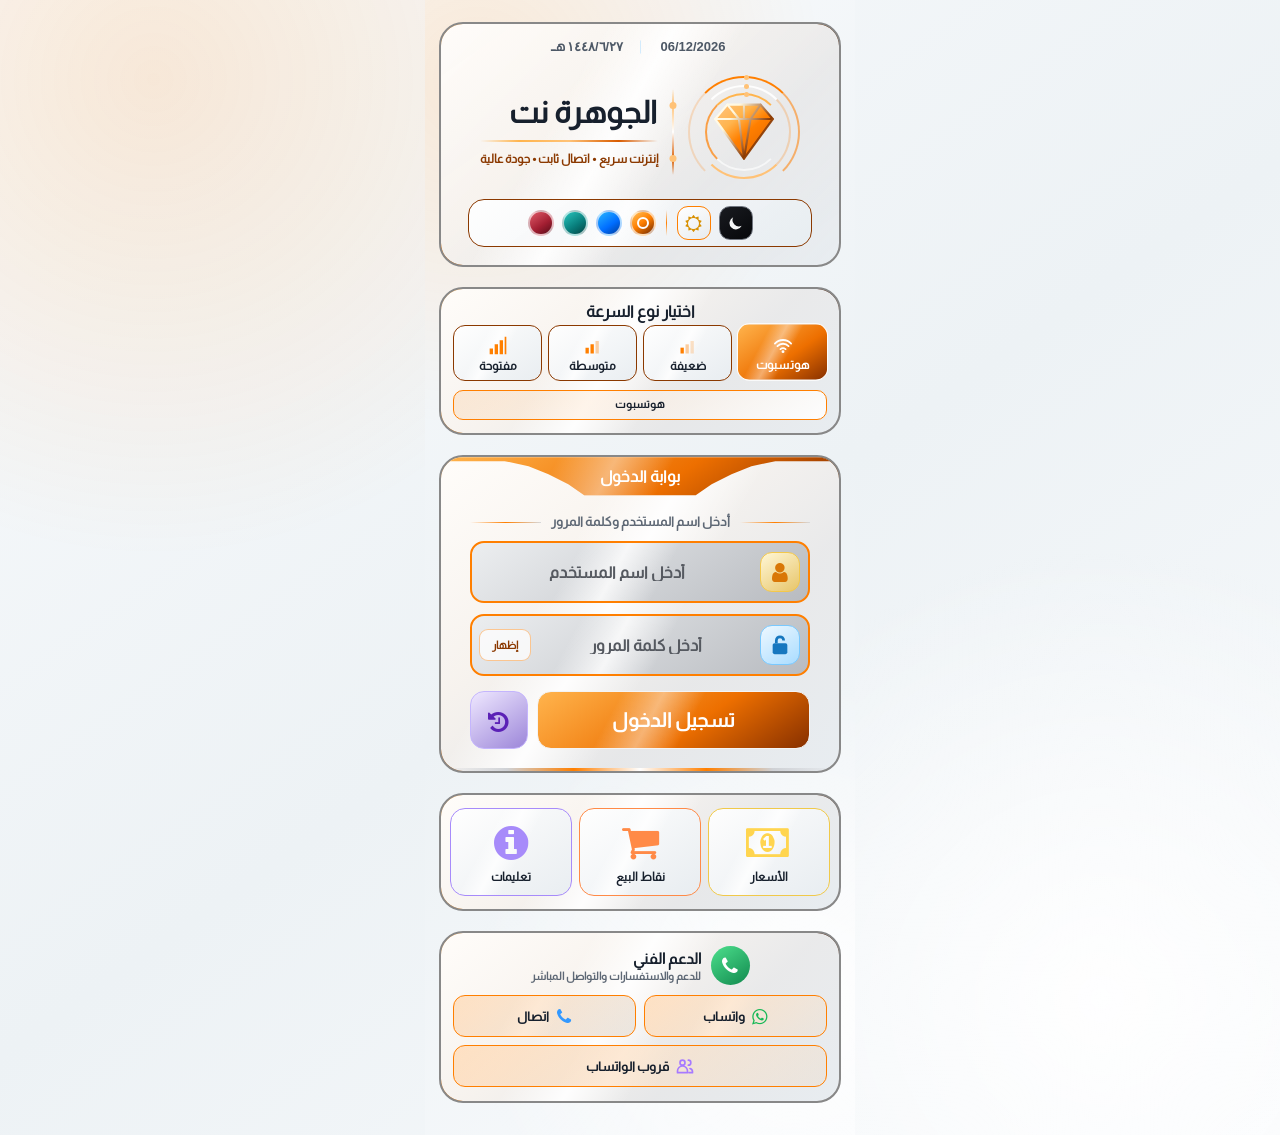
==== index.html @ cb581214 "fix(hotspot): preserve legacy login fallback and improve Jawhrahspeed reliability" ====
<!DOCTYPE html> <html data-mode="light" data-theme="orange" dir="rtl" lang="ar"> <head> <meta charset="utf-8"/> <meta content="#ff7f00" name="theme-color"/> <title> الجوهرة نت </title> <meta content="width=device-width, initial-scale=1, user-scalable=yes" name="viewport"/>   <link href="css/style.css?v=jawhara-stable-r6" rel="stylesheet"/> <script>
   try{var r=document.documentElement,s=localStorage;r.setAttribute("data-mode",s.jawharaMode||"light");r.setAttribute("data-theme",s.jawharaTheme||"orange")}catch(e){}
  </script> 
<!-- الإصدار 5: تثبيت الجوهرة في مركز الحلقات وتسريع الحركة على الهاتف دون الاعتماد على JavaScript -->
<style id="jawhara-logo-motion-mobile">
@-webkit-keyframes jawharaR5Spin {from {-webkit-transform:rotate(0deg)} to {-webkit-transform:rotate(360deg)}}
@keyframes jawharaR5Spin {from {transform:rotate(0deg)} to {transform:rotate(360deg)}}
/* نبض في مركز الجوهرة فقط، ولا يوجد أي انتقال رأسي يزيحها عن الحلقات. */
@-webkit-keyframes jawharaR5Breathe {0%,100%{-webkit-transform:scale(1)} 50%{-webkit-transform:scale(1.055)}}
@keyframes jawharaR5Breathe {0%,100%{transform:scale(1)} 50%{transform:scale(1.055)}}
#jawharaAnimatedLogo {position:relative!important;isolation:isolate;}
#jawharaAnimatedLogo .logo-orbit {
  -webkit-transform-origin:50% 50%;transform-origin:50% 50%;
  -webkit-backface-visibility:hidden;backface-visibility:hidden;
  -webkit-animation-play-state:running!important;animation-play-state:running!important;
}
#jawharaAnimatedLogo .orbit-a {-webkit-animation:jawharaR5Spin 3.25s linear infinite!important;animation:jawharaR5Spin 3.25s linear infinite!important;}
#jawharaAnimatedLogo .orbit-b {-webkit-animation:jawharaR5Spin 2.65s linear infinite reverse!important;animation:jawharaR5Spin 2.65s linear infinite reverse!important;}
#jawharaAnimatedLogo .orbit-c {-webkit-animation:jawharaR5Spin 2.05s linear infinite!important;animation:jawharaR5Spin 2.05s linear infinite!important;}
/* الأربعة أضلاع للعنصر تتمركز حول نقطة 50% من دائرة الشعار طوال دورة الحركة. */
#jawharaAnimatedLogo .logo-core {
  position:absolute!important;top:50%!important;left:50%!important;right:auto!important;bottom:auto!important;
  margin:0!important;z-index:2;
  display:grid!important;place-items:center!important;
  -webkit-transform:translate(-50%,-50%)!important;transform:translate(-50%,-50%)!important;
  -webkit-transform-origin:50% 50%;transform-origin:50% 50%;
  -webkit-animation:none!important;animation:none!important;
}
#jawharaAnimatedLogo .logo-core.icon-diamond:before,
#jawharaAnimatedLogo .logo-core.icon-diamond:after {
  -webkit-transform-origin:50% 50%!important;transform-origin:50% 50%!important;
  -webkit-animation:jawharaR5Breathe 1.85s ease-in-out infinite!important;
  animation:jawharaR5Breathe 1.85s ease-in-out infinite!important;
}
/* تحاشي تخطيطات GPU المكلفة للواجهة مع بقاء حركة الشعار باستخدام transforms فقط. */
@media (prefers-reduced-motion:reduce) {
  #jawharaAnimatedLogo .orbit-a {-webkit-animation-duration:4.8s!important;animation-duration:4.8s!important;}
  #jawharaAnimatedLogo .orbit-b {-webkit-animation-duration:5.2s!important;animation-duration:5.2s!important;}
  #jawharaAnimatedLogo .orbit-c {-webkit-animation-duration:4.1s!important;animation-duration:4.1s!important;}
  #jawharaAnimatedLogo .logo-core.icon-diamond:before,
  #jawharaAnimatedLogo .logo-core.icon-diamond:after {-webkit-animation-duration:3.1s!important;animation-duration:3.1s!important;}
}
</style>
</head> <body translate="no"> <div class="container"> <div class="screen"> <div class="screen-content"> <div class="login" id="login"> <div class="main-frame brand-frame"> <div aria-label="التاريخ" class="brand-dates"> <span id="gregorianDate"> </span> <span id="hijriDate"> </span> </div> <div class="brand-identity"> <div aria-hidden="true" class="code-logo" id="jawharaAnimatedLogo"> <span class="logo-orbit orbit-a"> </span> <span class="logo-orbit orbit-b"> </span> <span class="logo-orbit orbit-c"> </span> <span class="logo-core icon-diamond"> </span> </div> <span aria-hidden="true" class="brand-separator"> </span> <div class="brand-copy"> <h1> الجوهرة نت </h1> <div aria-hidden="true" class="brand-pulse"> <span> </span> </div> <p> إنترنت سريع &bull; اتصال ثابت &bull; جودة عالية </p> </div> </div> <div aria-label="المظهر والثيم" class="theme-bar"> <button aria-label="الوضع الليلي" class="theme-mode" data-set-mode="dark" title="الوضع الليلي" type="button"> <span aria-hidden="true" class="icon-moon"> </span> </button> <button aria-label="الوضع النهاري" class="theme-mode" data-set-mode="light" title="الوضع النهاري" type="button"> <span aria-hidden="true" class="icon-sun"> </span> </button> <span aria-hidden="true" class="theme-divider"> </span> <button aria-label="الثيم البرتقالي الغامق" class="theme-swatch orange" data-set-theme="orange" title="برتقالي" type="button"> </button> <button aria-label="الثيم الأزرق" class="theme-swatch blue" data-set-theme="blue" title="أزرق" type="button"> </button> <button aria-label="الثيم البترولي الغامق" class="theme-swatch petrol" data-set-theme="petrol" title="بترولي غامق" type="button"> </button> <button aria-label="الثيم الأحمر الغامق" class="theme-swatch red" data-set-theme="red" title="أحمر غامق" type="button"> </button> </div> </div> <div aria-label="اختيار نوع السرعة" class="main-frame speed-frame"> <div class="speed-frame-title"> اختيار نوع السرعة </div> <fieldset aria-label="خيارات السرعة" class="speed-options"> <label class="speed-choice"> <input checked="" name="speed-choice" type="radio" value="hotspot"/> <span class="speed-card"> <span aria-hidden="true" class="speed-card-icon icon-speed-hotspot"> </span> <strong> هوتسبوت </strong> </span> </label> <label class="speed-choice"> <input name="speed-choice" type="radio" value="najm-speed-3m"/> <span class="speed-card"> <span aria-hidden="true" class="speed-card-icon icon-speed-weak"> </span> <strong> ضعيفة </strong> </span> </label> <label class="speed-choice"> <input name="speed-choice" type="radio" value="najm-speed-10m"/> <span class="speed-card"> <span aria-hidden="true" class="speed-card-icon icon-speed-medium"> </span> <strong> متوسطة </strong> </span> </label> <label class="speed-choice"> <input name="speed-choice" type="radio" value="najm-speed-open"/> <span class="speed-card"> <span aria-hidden="true" class="speed-card-icon icon-speed-open"> </span> <strong> مفتوحة </strong> </span> </label> </fieldset> <p aria-live="polite" class="speed-confirmation" id="speedConfirmation"> هوتسبوت </p> </div> <div class="main-frame login-frame"> <div class="login-frame-title"> <span> بوابة الدخول </span> </div> <div class="login-form"> <form accept-charset="UTF-8" action="$(link-login-only)" autocomplete="off" method="post" name="login"> <noscript> <p class="error show" role="alert"> يمكنك تسجيل الدخول يدويا بدون JavaScript. اختيار السرعة الإضافية والكاميرا يتطلبان المتصفح الحديث. </p> </noscript> <p class="error" id="error"> </p> <div class="manual-entry-separator"> <span> أدخل اسم المستخدم وكلمة المرور </span> </div> <div class="login-field"> <span class="login-icon icon-user"> </span> <input autocapitalize="off" autocomplete="off" class="login-input" improve-input="" maxlength="64" name="username" placeholder="أدخل اسم المستخدم" required="" rm-white-spaces="" spellcheck="false" to-arabic-numbers="" type="text" username-field="" value="">  </div> <div class="login-field password-field"> <span class="login-icon password-icon icon-lock-open-alt"> </span> <input autocomplete="current-password" class="login-input password-input" maxlength="128" name="password" placeholder="أدخل كلمة المرور" required="" spellcheck="false" type="password"> <button aria-label="إظهار كلمة المرور" class="password-visibility" id="passwordVisibilityBtn" type="button"> إظهار </button>  </div> <div class="login-actions-row"> <button class="login-submit" type="submit"> تسجيل الدخول </button> <button aria-label="آخر كرتين" class="recent-logins-btn" parent-id="previous-cards" title="آخر كرتين" type="button"> <span class="icon-history"> </span> </button> </div> <button class="manual-login-fallback" id="manualLoginFallback" type="button" hidden>تعذر الاتصال السريع؟ الدخول اليدوي</button> </form> </div> </div> <div class="main-frame services-frame"> <div class="services-grid"> <button parent-id="price" type="button"> <span class="rbtn"> <span class="btnicon icon-money"> </span> </span> الأسعار </button> <button parent-id="sell-point" type="button"> <span class="rbtn"> <span class="btnicon icon-basket"> </span> </span> نقاط البيع </button> <button parent-id="instructions" type="button"> <span class="rbtn"> <span class="btnicon icon-info-circled"> </span> </span> تعليمات </button> </div> </div> <div aria-label="الدعم الفني" class="main-frame home-support"> <div class="support-heading"> <span class="support-icon icon-phone"> </span> <div> <strong> الدعم الفني </strong> <small> للدعم والاستفسارات والتواصل المباشر </small> </div> </div> <div class="customer-actions"> <a href="https://wa.me/967772949554" rel="noopener" target="_blank"> <span class="icon-whatsapp"> </span> واتساب </a> <a href="tel:+967772949554"> <span class="icon-phone"> </span> اتصال </a> <a class="group-link" href="https://chat.whatsapp.com/HaqoMoXpFXR08XoBroRJhb" rel="noopener" target="_blank"> <svg aria-hidden="true" class="friends-icon" viewBox="0 0 24 24"> <circle cx="9" cy="8" r="3"> </circle> <path d="M3 20v-2a6 6 0 0 1 12 0v2H3Zm13-15a3 3 0 0 1 0 6m2 4a4 4 0 0 1 3 4v1h-4"> </path> </svg> قروب الواتساب </a> </div> </div>  </div> <!-- نافذة آخر كرتين --> <div class="app" id="previous-cards"> <div class="app-bot"> <p class="title" id="previousCardsTitle"> آخر كرتين </p> <p class="contact-text"> <span id="previousCardsText"> اختر أحد آخر كرتين، وسيتم تعبئة اسم المستخدم وكلمة المرور معاً مباشرة </span> </p> <div class="previous-cards-list" id="previousCardsList"> </div> <p class="saved-card-privacy"> يحفظ آخر حسابين على هذا الجهاز حتى 30 يوما، وقد يشمل ذلك كلمات المرور. لا تحفظ البيانات على جهاز مشترك. </p> <button class="clear-cards-btn" id="clearPreviousCards" type="button"> مسح الكروت المحفوظة </button> <p class="previous-cards-empty" id="previousCardsEmpty"> لا توجد كروت محفوظة حتى الآن </p> <button class="app-logout app-submit" type="button"> رجوع </button> </div> </div> <!-- باقي النوافذ المنبثقة --> <div class="app" id="price"> <div class="app-bot"> <p class="title"> الأسعار والباقات </p> <!-- EDITABLE_PRICES_START -->
       <!-- تعليمات التعديل: كل سطر price-card هو باقة واحدة. غير السعر والرصيد والصلاحية فقط، ويمكنك نسخ السطر لإضافة باقة. -->
       <div aria-label="قائمة الأسعار والباقات" class="price-modern-list">
        <div class="price-table-head"><span>السعر</span><span>الرصيد</span><span>الصلاحية</span></div>
        <!-- الباقات: السعر | الرصيد | الصلاحية -->
        <div class="price-card"><strong>100 ريال</strong><span>500 ميجا</span><span>24 ساعة</span></div>
        <div class="price-card"><strong>300 ريال</strong><span>2 جيجا</span><span>12 يوم</span></div>
        <div class="price-card"><strong>500 ريال</strong><span>4 جيجا</span><span>25 يوم</span></div>
        <div class="price-card"><strong>1000 ريال</strong><span>10 جيجا</span><span>30 يوم</span></div>
        <div class="price-card"><strong>1500 ريال</strong><span>17 جيجا</span><span>40 يوم</span></div>
        <div class="price-card"><strong>2500 ريال</strong><span>27 جيجا</span><span>50 يوم</span></div>
        <div class="price-card"><strong>5000 ريال</strong><span>60 جيجا</span><span>60 يوم</span></div>
       </div>
       <!-- EDITABLE_PRICES_END --> <button class="app-logout app-submit" type="button"> رجوع </button> </div> </div> <div class="app" id="sell-point"> <div class="app-bot popup-rich-content"> <p class="title"> نقاط البيع </p> <div class="popup-hero sell-hero"> <span class="popup-hero-icon icon-basket"> </span> <div> <h3> أماكن توفر كروت الشبكة </h3> <p> تتوفر كروت الجوهرة نت في البقالات والنقاط المعتمدة داخل مناطق التغطية. </p> </div> </div> <!-- EDITABLE_SALES_START -->
       <!-- نقاط البيع: عدل اسم النقطة/المنطقة داخل strong ووصفها داخل p. انسخ بطاقة sell-card لإضافة نقطة أخرى. لا تضع كلمات مرور هنا. -->
       <div class="sell-cards">
        <div class="sell-card"><span class="sell-card-icon icon-ok-circled"></span><div><strong>نقاط بيع معتمدة</strong><p>اشترِ الكرت من أقرب بقالة أو نقطة بيع في منطقتك، وتأكد من وضوح رقم الكرت قبل المغادرة.</p></div></div>
        <div class="sell-card"><span class="sell-card-icon icon-street-view"></span><div><strong>مناطق توفر الكروت</strong><p>الكروت متوفرة حسب التغطية في المناطق التالية والمناطق المجاورة لها.</p></div></div>
       </div>
       <!-- EDITABLE_SALES_END --> <button class="app-logout app-submit" type="button"> رجوع </button> </div> </div> <div class="app" id="instructions"> <div class="app-bot popup-rich-content"> <p class="title"> تعليمات الاستخدام </p> <div class="popup-hero instructions-hero"> <span class="popup-hero-icon icon-info-circled"> </span> <div> <h3> استخدام الشبكة </h3> <p> إرشادات سريعة لتسجيل الدخول واستخدام الكرت. </p> </div> </div> <div class="sell-cards instructions-list"> <div class="sell-card"> <span class="sell-card-icon icon-user"> </span> <div> <strong> تسجيل الدخول </strong> <p> أدخل اسم المستخدم وكلمة المرور ثم اضغط تسجيل الدخول. </p> </div> </div> <div class="sell-card"> <span class="sell-card-icon icon-history"> </span> <div> <strong> آخر كرتين </strong> <p> استخدم زر السجل بجوار تسجيل الدخول لاسترجاع آخر حسابين محفوظين. </p> </div> </div> <div class="sell-card"> <span class="sell-card-icon icon-info-circled"> </span> <div> <strong> بيانات الكرت </strong> <p> تابع الرصيد والوقت من صفحة بيانات الكرت. </p> </div> </div> <div class="sell-card"> <span class="sell-card-icon icon-phone"> </span> <div> <strong> الدعم </strong> <p> عند وجود مشكلة تواصل مع الدعم الفني. </p> </div> </div> </div> <button class="app-logout app-submit" type="button"> رجوع </button> </div> </div> <!-- نافذة بيانات الحساب بعد الدخول --> <div class="app" id="status"> <div class="app-bot"> <p class="title"> تم تسجيل الدخول بنجاح </p> <a class="status-link" href="/status"> إذا لم يتم الاتصال تلقائياً اضغط هنا </a> <div class="data"> <span> الحساب / رقم الكرت : </span> <span id="username"> --- </span> </div> <div class="data speed-status-data"> <span class="speed-status-label"> <span aria-hidden="true" class="icon-signal"> </span> السرعة المختارة : </span> <span class="speed-status-value" id="speed_choice"> غير محددة </span> </div> <div class="data"> <span> التحميل المتبقي : </span> <span id="remain_bytes_total"> غير محدود </span> </div> <div class="data"> <span> الوقت المتبقي : </span> <span id="session_time_left"> غير محدود </span> </div> <div class="data"> <span> متصل منذ : </span> <span id="uptime"> --- </span> </div> <div class="data"> <span> حركة التنزيل : </span> <span dir="rtl" id="bytes_out"> --- </span> </div> <div class="data"> <span> حركة الرفع : </span> <span dir="rtl" id="bytes_in"> --- </span> </div> <a aria-label="فتح البث المباشر" class="live-stream-card" href="https://royallap.com/" rel="noopener" target="_blank"> <span aria-hidden="true" class="live-stream-icon icon-youtube"> </span> <span class="live-stream-copy"> <strong> البث المباشر </strong> <small> اضغط هنا لفتح صفحة البث المباشر </small> </span> </a> <div aria-label="الدعم الفني" class="customer-service"> <strong> الدعم الفني </strong> <div class="customer-actions"> <a href="https://wa.me/967772949554" rel="noopener" target="_blank"> <span class="icon-whatsapp"> </span> واتساب </a> <a href="tel:+967772949554"> <span class="icon-phone"> </span> اتصال </a> <a class="group-link" href="https://chat.whatsapp.com/HaqoMoXpFXR08XoBroRJhb" rel="noopener" target="_blank"> <svg aria-hidden="true" class="friends-icon" viewBox="0 0 24 24"> <circle cx="9" cy="8" r="3"> </circle> <path d="M3 20v-2a6 6 0 0 1 12 0v2H3Zm13-15a3 3 0 0 1 0 6m2 4a4 4 0 0 1 3 4v1h-4"> </path> </svg> قروب الواتساب </a> </div> </div> <div class="status-actions"> <button class="app-submit logout-submit" erase-cookie=""> <span class="button-icon icon-off"> </span> تسجيل الخروج </button> </div>  </div> </div> <!-- نافذة الحظر --> <div class="app" id="block"> <div class="app-bot"> <p class="title"> تنبيه محاولات تسجيل الدخول </p> <p class="contact-text"> تم تأخير المحاولة مؤقتا على هذا المتصفح بعد تكرار بيانات دخول خاطئة. هذا ليس حظرا من الراوتر. </p> <div class="app-user"> <span> بقي على فك الحظر: </span> <span count-down-span=""> </span> </div> </div> </div> </div> </div> <!-- ربط ملفات الجافاسكربت بالأسماء الصحيحة --> </div> <script>
   window.PORTAL_CONFIG = {site:'jawhara',passwordRequired:true,
 storageKey:'jawhara_success_cards_v3',speedKey:'jawhara_speed_choice',blockKey:'jawhara_bad_attempts_v3',
 defaultSpeedText:'هوتسبوت',
 speedPorts:{'najm-speed-3m':62021,'najm-speed-10m':62022,'najm-speed-open':62024},
 speedNames:{hotspot:'هوتسبوت','najm-speed-3m':'ضعيفة','najm-speed-10m':'متوسطة','najm-speed-open':'مفتوحة'}};
  </script> <script block-time="1" enable-hot-blocker="" src="js/portal.core.js?v=jawhara-stable-r6" try-count="10">
  </script> </body> </html>
---- css/style.css ----
@font-face{font-family: 'Almarai';font-style: normal;font-weight: 300;font-display: swap;src: url(../font/Almarai.woff2) format('woff2');unicode-range: U+0600-06FF, U+200C-200E, U+2010-2011, U+204F, U+2E41, U+FB50-FDFF, U+FE80-FEFC, U+0000-00FF, U+0131, U+0152-0153, U+02BB-02BC, U+02C6, U+02DA, U+02DC, U+2000-206F, U+2074, U+20AC, U+2122, U+2191, U+2193, U+2212, U+2215, U+FEFF, U+FFFD}
@font-face{font-family:fontello;src:url('../font/fontello-used.woff') format('woff');font-style:normal;font-weight:normal;font-display:block}[class^="icon-"]:before,[class*=" icon-"]:before{font-family:fontello;font-style:normal;font-weight:normal;speak:none;display:inline-block;vertical-align:middle;text-decoration:inherit;width:1em;text-align:center;font-variant:normal;text-transform:none;line-height:1em;-webkit-font-smoothing:antialiased;-moz-osx-font-smoothing:grayscale}.icon-ok-circled:before{content:"\e800"}.icon-user:before{content:"\e802"}.icon-star:before{content:"\e80b"}.icon-info-circled:before{content:"\e812"}.icon-basket:before{content:"\e828"}.icon-phone:before{content:"\e82c"}.icon-off:before{content:"\e843"}.icon-money:before{content:"\f0d6"}.icon-sun:before{content:"\f185"}.icon-history:before{content:"\f1da"}.icon-street-view:before{content:"\f21d"}.icon-whatsapp:before{content:"\f232"}.icon-diamond:before,.icon-moon:before,.icon-lock-open-alt:before,.icon-youtube:before,.icon-signal:before,.icon-speed-hotspot:before,.icon-speed-weak:before,.icon-speed-medium:before,.icon-speed-open:before{content:"";width:1em;height:1em;background:currentColor;-webkit-mask:var(--shape) center/contain no-repeat;mask:var(--shape) center/contain no-repeat}.icon-diamond:before{--shape:url("data:image/svg+xml,%3Csvg%20xmlns%3D%22http%3A%2F%2Fwww.w3.org%2F2000%2Fsvg%22%20viewBox%3D%220%200%20100%20100%22%3E%3Cpath%20d%3D%22M10%2032%2027%2012h46l17%2020-40%2055Z%22%20fill%3D%22black%22%2F%3E%3C%2Fsvg%3E")}.icon-moon:before{--shape:url("data:image/svg+xml,%3Csvg%20xmlns%3D%22http%3A%2F%2Fwww.w3.org%2F2000%2Fsvg%22%20viewBox%3D%220%200%2024%2024%22%3E%3Cpath%20d%3D%22M20.7%2015.3A9%209%200%200%201%208.7%203.3%209%209%200%201%200%2020.7%2015.3Z%22%20fill%3D%22black%22%2F%3E%3C%2Fsvg%3E")}.icon-lock-open-alt:before{--shape:url("data:image/svg+xml,%3Csvg%20xmlns%3D%22http%3A%2F%2Fwww.w3.org%2F2000%2Fsvg%22%20viewBox%3D%220%200%2024%2024%22%3E%3Crect%20x%3D%224%22%20y%3D%2210%22%20width%3D%2216%22%20height%3D%2212%22%20rx%3D%222%22%2F%3E%3Cpath%20d%3D%22M8%2010V7a4%204%200%200%201%208%200%22%20stroke%3D%22black%22%20stroke-width%3D%223%22%20fill%3D%22none%22%2F%3E%3Ccircle%20cx%3D%2212%22%20cy%3D%2216%22%20r%3D%221.5%22%2F%3E%3C%2Fsvg%3E")}.icon-youtube:before{--shape:url("data:image/svg+xml,%3Csvg%20xmlns%3D%22http%3A%2F%2Fwww.w3.org%2F2000%2Fsvg%22%20viewBox%3D%220%200%2024%2024%22%3E%3Crect%20x%3D%221%22%20y%3D%224%22%20width%3D%2222%22%20height%3D%2216%22%20rx%3D%225%22%2F%3E%3Cpath%20d%3D%22m10%208%207%204-7%204Z%22%20fill%3D%22white%22%2F%3E%3C%2Fsvg%3E")}.icon-signal:before{--shape:url("data:image/svg+xml,%3Csvg%20xmlns%3D%22http%3A%2F%2Fwww.w3.org%2F2000%2Fsvg%22%20viewBox%3D%220%200%2024%2024%22%3E%3Cpath%20d%3D%22M2%2015h4v7H2zm6-5h4v12H8zm6-5h4v17h-4zm6-4h3v21h-3z%22%2F%3E%3C%2Fsvg%3E")}.icon-speed-hotspot:before{--shape:url("data:image/svg+xml,%3Csvg%20xmlns%3D%22http%3A%2F%2Fwww.w3.org%2F2000%2Fsvg%22%20viewBox%3D%220%200%2024%2024%22%3E%3Cg%20stroke%3D%22black%22%20stroke-width%3D%222.1%22%20fill%3D%22none%22%20stroke-linecap%3D%22round%22%3E%3Cpath%20d%3D%22M2.5%2010.5a13%2013%200%200%201%2019%200M5.5%2013.5a9%209%200%200%201%2013%200M9%2017a4.8%204.8%200%200%201%206%200%22%2F%3E%3C%2Fg%3E%3Ccircle%20cx%3D%2212%22%20cy%3D%2220%22%20r%3D%221.7%22%2F%3E%3C%2Fsvg%3E")}.icon-speed-weak:before{--shape:url("data:image/svg+xml,%3Csvg%20xmlns%3D%22http%3A%2F%2Fwww.w3.org%2F2000%2Fsvg%22%20viewBox%3D%220%200%2024%2024%22%3E%3Cpath%20d%3D%22M3%2014h4v7H3z%22%2F%3E%3Cpath%20d%3D%22M9%2010h4v11H9z%22%20opacity%3D%22.38%22%2F%3E%3Cpath%20d%3D%22M15%206h4v15h-4z%22%20opacity%3D%22.22%22%2F%3E%3C%2Fsvg%3E")}.icon-speed-medium:before{--shape:url("data:image/svg+xml,%3Csvg%20xmlns%3D%22http%3A%2F%2Fwww.w3.org%2F2000%2Fsvg%22%20viewBox%3D%220%200%2024%2024%22%3E%3Cpath%20d%3D%22M3%2014h4v7H3zM9%2010h4v11H9z%22%2F%3E%3Cpath%20d%3D%22M15%206h4v15h-4z%22%20opacity%3D%22.35%22%2F%3E%3C%2Fsvg%3E")}.icon-speed-open:before{--shape:url("data:image/svg+xml,%3Csvg%20xmlns%3D%22http%3A%2F%2Fwww.w3.org%2F2000%2Fsvg%22%20viewBox%3D%220%200%2024%2024%22%3E%3Cpath%20d%3D%22M2%2015h4v7H2zm6-5h4v12H8zm6-5h4v17h-4zm6-4h2v21h-2z%22%2F%3E%3C%2Fsvg%3E")}.logo-core.icon-diamond:before{background:linear-gradient(140deg,#fffdf3 0%,var(--accent-edge) 16%,var(--accent-top) 35%,var(--accent) 52%,var(--accent-btn) 70%,var(--accent-btn-deep) 88%,var(--accent-hi) 100%)}.logo-core.icon-diamond:after{content:"";position:absolute;inset:0;width:1em;height:1em;margin:auto;pointer-events:none;background:linear-gradient(125deg,#fff 0%,#fff7dc 31%,var(--accent-deep) 64%,#fff5da 96%);--facets:url("data:image/svg+xml,%3Csvg%20xmlns%3D%22http%3A%2F%2Fwww.w3.org%2F2000%2Fsvg%22%20viewBox%3D%220%200%20100%20100%22%3E%3Cg%20fill%3D%22none%22%20stroke%3D%22black%22%20stroke-width%3D%223%22%20stroke-linecap%3D%22round%22%20stroke-linejoin%3D%22round%22%3E%3Cpath%20d%3D%22M10%2032%2027%2012h46l17%2020-40%2055Z%22%2F%3E%3Cpath%20d%3D%22M10%2032h80M27%2012l16%2020%207%2055%209-55%2014-20M43%2032h16M50%2012v20%22%2F%3E%3C%2Fg%3E%3C%2Fsvg%3E");-webkit-mask:var(--facets) center/contain no-repeat;mask:var(--facets) center/contain no-repeat;filter:drop-shadow(0 0 1px rgba(0,0,0,.25))}
html,body,.container,.screen,.screen-content{background:#081220;color:#f5f6f9}.main-frame,.app-bot,.login-frame,.speed-frame,.services-frame{background:#111927;color:#f5f6f9;border-color:#b76a28}.login-input{background:#e7eaef;color:#111820;border:1px solid #aaafba}.login-submit,.app-submit{background:#df760c;color:#fff}.error{color:#ed4545}:root{--accent:#1da9ff;--accent-hi:#0f8bff;--accent-mid:#168eff;--accent-deep:#0d5ca4;--accent-low:#003d9f;--accent-vivid:#009dff;--accent-top:#28b5ff;--accent-btn:#006dff;--accent-btn-deep:#003f9e;--accent-edge:#7ad6ff;--accent-soft:#8fdcff;--accent-copy:#caeaff;--accent-rgb:29,169,255;--ink:#f8f8fa;--muted:#c9c9ce;--white:#fff;--page-bg:radial-gradient(circle at 12% 7%,rgba(var(--accent-rgb),.24),transparent 30%),radial-gradient(circle at 86% 88%,rgba(255,255,255,.10),transparent 28%),linear-gradient(145deg,#020203 0%,#07111f 50%,#030304 100%);--glass:linear-gradient(118deg,transparent 0 31%,rgba(255,255,255,.10) 44%,transparent 57%),linear-gradient(145deg,rgba(24,24,27,.90),rgba(4,4,6,.94));--dark-red:linear-gradient(145deg,rgba(var(--accent-rgb),.28),rgba(9,9,11,.90));--coral-shine:linear-gradient(118deg,transparent 0 28%,rgba(255,255,255,.42) 42%,transparent 56%),linear-gradient(145deg,var(--accent-top),var(--accent-btn) 58%,var(--accent-btn-deep));--frame-edge:linear-gradient(120deg,transparent 0 31%,rgba(255,255,255,.11) 44%,transparent 57%) padding-box,linear-gradient(145deg,rgba(17,17,20,.94),rgba(3,3,5,.90) 64%,rgba(var(--accent-rgb),.30)) padding-box,linear-gradient(135deg,var(--accent-edge),var(--accent-vivid),var(--accent-low),#e7e8eb) border-box;--shadow:0 16px 34px rgba(0,0,0,.58),0 0 18px rgba(var(--accent-rgb),.16)}*{box-sizing:border-box;text-align:center;margin:0;padding:0;font-family:Almarai,sans-serif}html,body{background:var(--page-bg);min-height:100%;color:var(--ink);direction:rtl}button,input,a{font:inherit}button{-webkit-tap-highlight-color:transparent}.container{background:var(--page-bg);min-height:100dvh;overflow-y:auto}.screen{width:100%;min-width:320px;max-width:430px;min-height:100dvh;margin:0 auto;position:relative;overflow:visible}.screen-content{background:var(--page-bg);min-height:100dvh;padding:22px 14px 32px;position:relative}.login{display:block}.main-frame{background:var(--frame-edge);width:100%;box-shadow:var(--shadow);border:2px solid #0000;border-radius:24px;position:relative;overflow:hidden;-webkit-backdrop-filter:blur(12px) saturate(135%);backdrop-filter:blur(12px) saturate(135%)}.main-frame+.main-frame{margin-top:20px}.brand-frame{padding:14px 16px 18px}.brand-dates{width:100%;color:#e5e6e8;justify-content:center;align-items:center;gap:12px;margin:0 auto 8px;font-size:13px;font-weight:800;line-height:1.4;display:flex;text-shadow:0 0 8px rgba(255,255,255,.16)}.brand-dates span{min-width:94px;display:inline-block}.brand-dates span+span{position:relative}.brand-dates span+span:before{content:"";background:rgb(173 221 255/.52);width:1px;height:13px;position:absolute;top:50%;right:-7px;transform:translateY(-50%)}.brand-identity{direction:rtl;width:100%;min-height:132px;display:flex;align-items:center;justify-content:center;gap:14px;padding:8px 2px 4px}.code-logo{width:112px;height:112px;flex:0 0 112px;position:relative;display:grid;place-items:center;isolation:isolate}.logo-orbit{position:absolute;inset:0;border-radius:50%;pointer-events:none}.orbit-a,.orbit-b,.orbit-c{border:2px solid transparent}.orbit-a{inset:0;border-top-color:var(--accent);border-right-color:rgba(var(--accent-rgb),.55);border-left-color:rgba(var(--accent-rgb),.2);box-shadow:0 0 11px rgba(var(--accent-rgb),.22);animation:logoOrbit 5.4s linear infinite}.orbit-b{inset:9px;border-top-color:rgba(255,255,255,.9);border-bottom-color:var(--accent-edge);border-right-color:rgba(var(--accent-rgb),.24);animation:logoOrbit 4.2s linear infinite reverse}.orbit-c{inset:17px;border-top-color:var(--accent-top);border-left-color:rgba(var(--accent-rgb),.7);border-bottom-color:rgba(255,255,255,.62);animation:logoOrbit 3.2s linear infinite}.logo-orbit:after{content:"";position:absolute;width:5px;height:5px;top:-3px;left:50%;border-radius:50%;background:var(--accent-edge);box-shadow:0 0 6px rgba(var(--accent-rgb),.65)}.logo-core{position:relative;z-index:2;width:74px;height:74px;display:grid;place-items:center;font-size:72px;line-height:1;color:var(--accent);background:none;border:0;border-radius:0;box-shadow:none;filter:drop-shadow(0 0 8px rgba(var(--accent-rgb),.3)) drop-shadow(0 5px 8px rgba(0,0,0,.24))}.brand-separator{width:2px;height:86px;flex:0 0 2px;border-radius:8px;background:linear-gradient(180deg,transparent,var(--accent-edge) 18%,#fff 50%,var(--accent-mid) 82%,transparent);box-shadow:0 0 9px rgba(var(--accent-rgb),.42);position:relative}.brand-separator:before,.brand-separator:after{content:"";position:absolute;left:50%;width:7px;height:7px;border-radius:50%;background:var(--accent-edge);transform:translateX(-50%);box-shadow:0 0 8px rgba(var(--accent-rgb),.6)}.brand-separator:before{top:13px}.brand-separator:after{bottom:13px}.brand-copy{min-width:0;max-width:220px;text-align:right}.brand-copy h1{text-align:right;font-size:31px;font-weight:900;letter-spacing:.2px;line-height:1.15;text-shadow:0 1px 0 #fff,0 0 8px rgba(92,199,255,.28),0 3px 12px rgba(0,0,0,.58)}.brand-pulse{width:100%;height:10px;margin:6px 0 4px;display:flex;align-items:center;overflow:hidden}.brand-pulse span{height:2px;width:100%;border-radius:8px;background:linear-gradient(90deg,transparent,var(--accent-top) 22%,var(--accent-edge) 50%,var(--accent-mid) 78%,transparent);box-shadow:0 0 7px rgba(var(--accent-rgb),.55);transform-origin:center;animation:brandPulse 1.8s ease-in-out infinite}.brand-copy p{color:var(--accent-copy);text-align:right;font-size:11.5px;font-weight:800;line-height:1.7;white-space:nowrap;text-shadow:0 0 7px rgba(39,181,255,.25)}@keyframes logoOrbit{from{transform:rotate(0)}to{transform:rotate(360deg)}}@keyframes brandPulse{0%,100%{transform:scaleX(.34);opacity:.58}50%{transform:scaleX(1);opacity:1}}.login-frame{padding:56px 14px 22px}.login-frame:before,.login-frame:after{content:"";pointer-events:none;position:absolute;left:0;right:0}.login-frame:before{height:40px;top:0;background:var(--coral-shine);clip-path:polygon(0 0,100% 0,100% 4px,84% 4px,78% 9px,73% 17px,68% 27px,64% 38px,36% 38px,32% 27px,27% 17px,22% 9px,16% 4px,0 4px);box-shadow:0 0 15px rgba(var(--accent-rgb),.45)}.login-frame:after{background:linear-gradient(90deg,transparent,#cfd1d5,var(--accent),#fff,var(--accent),#cfd1d5,transparent);height:3px;bottom:0}.login-frame>*{z-index:1;position:relative}.login-frame-title{z-index:2;position:absolute;top:6px;left:50%;transform:translateX(-50%);width:auto;min-width:120px;height:27px;color:#fff;background:none;border:0;box-shadow:none;border-radius:0;justify-content:center;align-items:center;white-space:nowrap;padding:0 8px;font-size:16px;font-weight:900;display:flex;text-shadow:0 1px 2px #003d7a,0 0 7px rgba(255,255,255,.28)}.title{border:1px solid var(--accent-soft);background:var(--coral-shine);width:92%;min-height:40px;color:#fff;border-radius:14px;justify-content:center;align-items:center;margin:0 auto 14px;padding:9px;font-size:17px;font-weight:900;display:flex;box-shadow:inset 0 1px rgba(255,255,255,.28),0 0 14px rgba(var(--accent-rgb),.28)}.login-form,.login-form form{width:100%}.manual-entry-separator{width:92%;color:#d1d2d5;align-items:center;gap:10px;margin:2px auto 12px;font-size:12.5px;font-weight:900;display:flex}.manual-entry-separator:before,.manual-entry-separator:after{content:"";background:linear-gradient(90deg,transparent,var(--accent),#d7d9dc);flex:1;height:1px}.login-field{width:92%;margin:0 auto 11px;position:relative}.login-icon{z-index:1;width:40px;height:40px;color:#d97706;background:linear-gradient(145deg,#fff7d6,#e7c56a);border:1px solid #f4c84a;border-radius:12px;justify-content:center;align-items:center;font-size:22px;display:inline-flex;position:absolute;top:11px;right:10px;box-shadow:inset 0 1px rgba(255,255,255,.85),0 0 10px rgba(var(--accent-rgb),.16)}.login-input{border:2px solid var(--accent);background:linear-gradient(118deg,transparent 0 30%,rgba(255,255,255,.80) 43%,transparent 57%),linear-gradient(145deg,#eceef0,#b8bbc0);width:100%;height:62px;box-shadow:inset 0 0 0 3px rgba(255,255,255,.34),0 0 14px rgba(var(--accent-rgb),.20);color:#161619;border-radius:14px;outline:none;padding:0 62px 0 15px;font-weight:900}.login-input:focus{border-color:#46c5ff;box-shadow:inset 0 0 0 3px rgba(255,255,255,.38),0 0 0 3px rgba(var(--accent-rgb),.18),0 0 18px rgba(var(--accent-rgb),.28)}::placeholder{color:#555960}.password-icon{color:#1677bf;background:linear-gradient(145deg,#eef8ff,#a9dcff);border-color:#79c9ff}.password-input{padding-left:74px}.password-visibility{position:absolute;z-index:2;left:9px;top:15px;min-width:52px;height:32px;border:1px solid rgba(var(--accent-rgb),.42);border-radius:9px;background:rgba(255,255,255,.74);color:var(--accent-deep);cursor:pointer;font-size:10.5px;font-weight:900;line-height:1}.password-visibility:active{transform:translateY(1px)}#error{z-index:9999;color:var(--white);opacity:0;visibility:hidden;pointer-events:none;background:#1677bff0;border:1px solid #a8dfff;border-radius:18px;width:min(88%,390px);min-height:0;margin:0;padding:12px 14px;font-size:14px;font-weight:900;line-height:1.8;transition:opacity .18s,transform .18s,visibility .18s;position:fixed;top:18px;left:50%;transform:translate(-50%,-12px);box-shadow:0 14px 34px rgb(12 62 110/.24)}#error.show{opacity:1;visibility:visible;transform:translate(-50%)}#error:empty{opacity:0;visibility:hidden}.login-submit,.app-submit{cursor:pointer;outline:none;font-weight:900;position:relative}.login-submit{background:var(--coral-shine);color:#fff;border:1px solid #f4f4f5;box-shadow:inset 0 1px rgba(255,255,255,.42),0 8px 18px rgba(0,66,145,.42),0 0 14px rgba(var(--accent-rgb),.24);border-radius:14px;width:92%;height:58px;margin:15px auto 0;font-size:20px;display:block}.app-submit{background:linear-gradient(118deg,transparent 0 31%,rgba(255,255,255,.24) 44%,transparent 57%),linear-gradient(135deg,var(--accent-hi),var(--accent-low));color:var(--white);border:1px solid var(--accent-soft);box-shadow:0 8px 18px rgba(0,0,0,.44),0 0 12px rgba(var(--accent-rgb),.18);border-radius:40px;width:190px;height:43px;margin:15px auto 0;font-size:17px}.login-submit:active,.app-submit:active{transform:translateY(1px);box-shadow:0 4px 10px rgb(1 8 28/.38)}.services-frame{padding:13px 9px}.services-grid{grid-template-columns:repeat(3,minmax(0,1fr));gap:7px;width:100%;display:grid}.services-grid button{border:1px solid var(--accent);background:var(--glass);min-width:0;min-height:88px;color:var(--ink);cursor:pointer;border-radius:15px;padding:8px 2px 7px;font-size:11.5px;font-weight:900;line-height:1.35;box-shadow:inset 0 1px rgba(255,255,255,.08)}.services-grid button:first-child{border-color:#f0c94a}.services-grid button:nth-child(2){border-color:#ff8a47}.services-grid button:nth-child(3){border-color:#a78bfa}.services-grid button:active{filter:brightness(.92);transform:translateY(1px)}.rbtn{width:100%;margin:0 auto 7px;line-height:1;display:block}.btnicon{font-size:40px;line-height:1;display:inline-block}.btnicon.icon-money{color:#ffd54f;text-shadow:0 0 9px rgba(255,213,79,.45)}.btnicon.icon-basket{color:#ff8a47;text-shadow:0 0 9px rgba(255,138,71,.45)}.btnicon.icon-info-circled{color:#a78bfa;text-shadow:0 0 9px rgba(167,139,250,.45)}.home-support{padding:13px 12px 14px}.support-heading{display:flex;align-items:center;justify-content:center;gap:10px;margin-bottom:10px}.support-heading>div{min-width:0;text-align:right}.support-heading strong,.support-heading small{display:block;text-align:right}.support-heading strong{color:var(--ink);font-size:15px;font-weight:900}.support-heading small{color:var(--muted);margin-top:3px;font-size:10.5px;font-weight:800}.support-icon{width:39px;height:39px;flex:0 0 39px;border-radius:50%;display:grid;place-items:center;background:linear-gradient(145deg,#4de08d,#11894e);color:#fff;font-size:20px;box-shadow:0 0 12px rgba(67,220,140,.24)}.home-support .customer-actions{width:100%}.home-support .customer-actions a{min-height:42px}.login.inactive{display:none}.app{opacity:0;width:100%;padding:0;display:none}.app.active{opacity:1;display:block}.screen:has(#previous-cards.active) .login.inactive{display:block}#previous-cards{z-index:9050;background:rgba(0,0,0,.72);-webkit-backdrop-filter:blur(7px);backdrop-filter:blur(7px);justify-content:center;align-items:center;padding:18px;position:fixed;inset:0}#previous-cards.active{display:flex}#previous-cards .app-bot{width:min(92%,360px);margin:auto;padding:16px 9px 18px;animation:.18s both popupPop}.app-bot{background:var(--frame-edge);width:100%;box-shadow:var(--shadow);border:2px solid #0000;border-radius:24px;margin:0 auto;padding:16px 9px 18px}.popup-hero{border:1px solid var(--accent);background:var(--glass);border-radius:20px;align-items:center;gap:12px;width:94%;margin:3px auto 14px;padding:13px 12px;display:flex}.popup-hero-icon{height:44px;color:var(--white);border:1px solid transparent;border-radius:14px;flex:0 0 44px;justify-content:center;align-items:center;font-size:24px;font-weight:900;display:inline-flex}.sell-hero .popup-hero-icon{background:linear-gradient(145deg,#ffb45f,#e65c18);border-color:#ffd1a3}.instructions-hero .popup-hero-icon{background:linear-gradient(145deg,#bba6ff,#6650b8);border-color:#d9ceff}.popup-hero h3{color:var(--ink);text-align:right;margin:0 0 6px;font-size:16px;font-weight:900}.popup-hero p,.sell-card p{color:var(--muted);text-align:right;margin:0;font-size:13px;font-weight:800;line-height:1.8}.price-modern-list{gap:6px;width:94%;margin:0 auto 10px;display:grid}.price-table-head,.price-card{grid-template-columns:90px repeat(2,1fr);align-items:center;gap:5px;display:grid}.price-table-head{color:#fff;background:linear-gradient(145deg,var(--accent-hi),var(--accent-low));border:1px solid #60c9ff;border-radius:10px;padding:7px 8px;font-size:11px;font-weight:900}.price-table-head span+span,.price-card span{border-right:1px solid #0e68b9}.price-card{border:1px solid var(--accent-deep);border-right:3px solid var(--accent);background:var(--glass);border-radius:12px;min-height:52px;padding:6px 8px}.price-card strong{color:#f2f3f5;font-size:14px;font-weight:900;text-shadow:0 0 8px rgba(255,255,255,.16)}.price-card span{color:var(--ink);font-size:11.5px;font-weight:900;line-height:1.5}.popup-rich-content{padding:16px 10px 18px}.sell-card{border:1px solid #0b4f8a;background:var(--glass);border-radius:16px;align-items:flex-start;gap:10px;margin:9px 0;padding:10px;display:flex}.sell-card-icon{flex:0 0 34px;padding-top:2px;font-size:24px;line-height:1}.sell-card:first-child .sell-card-icon{color:#41d67c}.sell-card:nth-child(2) .sell-card-icon{color:#a78bfa}.sell-card strong{color:var(--ink);text-align:right;margin-bottom:4px;font-size:14px;font-weight:900;display:block}.sell-cards{width:94%;margin:0 auto 12px}.contact-text,.app-user{color:var(--ink);padding:7px 10px;font-size:14px;font-weight:800;line-height:1.9}.previous-cards-list{width:92%;margin:6px auto 2px}.previous-cards-empty{border:1px dashed var(--accent);width:92%;color:var(--muted);border-radius:16px;margin:10px auto 4px;padding:12px 10px;font-size:14px;font-weight:800;line-height:1.8;display:none}.previous-cards-empty.show{display:block}.data{border:1px solid var(--accent-deep);background:var(--glass);min-height:42px;color:var(--ink);border-radius:12px;justify-content:space-between;align-items:center;gap:10px;margin:14px 5px;padding:9px 11px;font-size:14px;font-weight:800;display:flex}.customer-service{border:1px solid var(--accent);background:var(--dark-red);border-radius:16px;width:92%;margin:14px auto 0;padding:9px}.customer-service>strong{color:var(--ink);margin-bottom:8px;font-size:14px;display:block}.customer-actions{grid-template-columns:repeat(2,minmax(0,1fr));gap:8px;display:grid}.customer-actions .group-link{grid-column:1/-1}.customer-actions a{border:1px solid var(--accent);background:linear-gradient(135deg,rgba(var(--accent-rgb),.23),rgba(var(--accent-rgb),.07)),var(--glass);min-height:40px;color:var(--ink);border-radius:12px;justify-content:center;align-items:center;gap:6px;font-size:13px;font-weight:900;text-decoration:none;display:flex}.customer-actions span{font-size:18px}.customer-actions a[href^="tel:"] span{color:#3298ff}.customer-actions a[href*="wa.me"] span{color:#16b856}.customer-actions .friends-icon{width:20px;height:20px;flex:0 0 20px;fill:none;stroke:#a77aff;stroke-width:2;stroke-linecap:round;stroke-linejoin:round}.status-link{border:1px solid var(--accent);background:var(--dark-red);min-height:42px;color:var(--ink);border-radius:22px;justify-content:center;align-items:center;gap:7px;width:90%;margin:0 auto 8px;padding:8px 10px;font-weight:900;line-height:1.6;text-decoration:none;display:inline-flex}.live-stream-card{border:1px solid var(--accent);background:linear-gradient(118deg,transparent 0 30%,rgba(255,255,255,.12) 43%,transparent 57%),linear-gradient(145deg,rgba(var(--accent-rgb),.24),rgba(var(--accent-rgb),.08));width:92%;min-height:58px;color:var(--ink);border-radius:16px;display:flex;align-items:center;gap:10px;margin:14px auto 0;padding:9px 11px;text-decoration:none;box-shadow:inset 0 1px rgba(255,255,255,.12),0 0 12px rgba(var(--accent-rgb),.14)}.live-stream-icon{width:40px;height:40px;flex:0 0 40px;border-radius:12px;background:linear-gradient(145deg,#ff5c67,#b71228);color:#fff;display:grid;place-items:center;font-size:22px;box-shadow:inset 0 1px rgba(255,255,255,.25)}.live-stream-copy{min-width:0;display:flex;flex-direction:column;align-items:flex-start;gap:3px}.live-stream-copy strong{color:var(--ink);font-size:14px;font-weight:900}.live-stream-copy small{color:var(--muted);font-size:11.5px;font-weight:800;line-height:1.5;text-align:right}.app-logout{justify-content:center;align-items:center;width:92%;min-width:0;height:46px;margin:16px auto 0;display:flex}.status-actions{gap:10px;width:92%;margin:16px auto 0;display:flex}.status-actions .app-submit{flex:1;width:auto;min-width:0;margin:0;font-size:14px}.button-icon{margin-left:6px;font-size:16px;line-height:1;display:inline-block}.logout-submit .button-icon{color:#ff6b6b}@keyframes popupPop{0%{opacity:0;transform:translateY(10px) scale(.97)}to{opacity:1;transform:translateY(0) scale(1)}}.login-submit:after{content:"";opacity:0;border-top:2px dotted;border-bottom:0;border-left:0;border-right:2px dotted;border-radius:50%;width:38px;height:38px;margin-top:-19px;margin-left:-19px;position:absolute;top:50%;left:50%}.login-submit.processing{opacity:.8;font-size:0!important}.login-submit.processing:after{opacity:1;animation:.5s linear infinite rotate}@keyframes rotate{to{transform:rotate(360deg)}}@media (max-width:360px){.screen-content{padding:18px 10px 26px}.main-frame+.main-frame{margin-top:17px}.brand-identity{min-height:118px;gap:10px}.code-logo{width:94px;height:94px;flex-basis:94px}.orbit-b{inset:8px}.orbit-c{inset:15px}.brand-separator{height:76px}.brand-copy h1{font-size:27px}.brand-copy p{font-size:10.5px}.logo-core{width:63px;height:63px;font-size:61px}.login-frame{padding-top:54px}.login-frame-title{font-size:15px;min-width:110px;top:6px}.popup-hero,.sell-card{gap:8px}.popup-hero-icon{flex-basis:38px;height:38px;font-size:22px}.sell-card-icon{flex-basis:28px;font-size:21px}}.login-actions-row{width:92%;margin:15px auto 0;display:grid;grid-template-columns:minmax(0,1fr) 58px;gap:9px;align-items:stretch}.login-actions-row .login-submit{width:100%;height:58px;margin:0}.recent-logins-btn{width:58px;height:58px;border:1px solid #c4b5fd;border-radius:14px;background:linear-gradient(145deg,#efe8ff,#9c86d9);color:#5b21b6;cursor:pointer;display:grid;place-items:center;font-size:24px;box-shadow:inset 0 1px rgba(255,255,255,.72),0 7px 16px rgba(91,33,182,.18);outline:0}.recent-logins-btn:active{transform:translateY(1px)}html{color-scheme:dark}html[data-theme=orange]{--accent:#ff7f00;--accent-hi:#ea6900;--accent-mid:#d85b00;--accent-deep:#8b3900;--accent-low:#4b1b00;--accent-vivid:#ff911b;--accent-top:#ffb44d;--accent-btn:#ed6f00;--accent-btn-deep:#873000;--accent-edge:#ffc277;--accent-soft:#ffce95;--accent-copy:#ffe1bc;--accent-rgb:255,127,0}html[data-theme=petrol]{--accent:#079b98;--accent-hi:#0b8986;--accent-mid:#0b7775;--accent-deep:#075b59;--accent-low:#043e3d;--accent-vivid:#18aaa5;--accent-top:#27bbb5;--accent-btn:#0a7775;--accent-btn-deep:#044d4b;--accent-edge:#72d8d2;--accent-soft:#91dfda;--accent-copy:#c8f0ed;--accent-rgb:7,155,152}html[data-theme=red]{--accent:#b32b3c;--accent-hi:#c33b4d;--accent-mid:#a32436;--accent-deep:#741827;--accent-low:#420c16;--accent-vivid:#d04858;--accent-top:#df5967;--accent-btn:#a51e31;--accent-btn-deep:#5a0d1a;--accent-edge:#ef8791;--accent-soft:#e9a1a8;--accent-copy:#f3d2d5;--accent-rgb:179,43,60}html[data-mode=light]{color-scheme:light;--ink:#17202d;--muted:#5e6875;--page-bg:radial-gradient(circle at 12% 7%,rgba(var(--accent-rgb),.14),transparent 31%),radial-gradient(circle at 86% 88%,rgba(255,255,255,.95),transparent 30%),linear-gradient(145deg,#f8fafc,#edf2f5 52%,#f8fafc);--glass:linear-gradient(118deg,transparent 0 31%,rgba(255,255,255,.82) 44%,transparent 57%),linear-gradient(145deg,rgba(255,255,255,.92),rgba(232,237,241,.93));--dark-red:linear-gradient(145deg,rgba(var(--accent-rgb),.12),rgba(255,255,255,.9));--frame-edge:linear-gradient(120deg,transparent 0 31%,rgba(255,255,255,.92) 44%,transparent 57%) padding-box,linear-gradient(145deg,rgba(255,255,255,.96),rgba(233,238,242,.94)) padding-box,linear-gradient(135deg,var(--accent-edge),var(--accent),var(--accent-low),#d7dce1) border-box;--shadow:0 12px 28px rgba(26,38,52,.16),0 0 14px rgba(var(--accent-rgb),.12);--accent-copy:var(--accent-deep)}.theme-bar{direction:rtl;width:94%;min-height:48px;margin:3px auto 0;padding:6px 9px;border:1px solid var(--accent-deep);border-radius:16px;background:var(--glass);display:flex;align-items:center;justify-content:center;gap:8px;box-shadow:inset 0 1px rgba(255,255,255,.1)}.theme-bar button{appearance:none;-webkit-appearance:none;cursor:pointer;outline:0;padding:0}.theme-mode{width:34px;height:34px;border:1px solid #717680;border-radius:11px;background:linear-gradient(145deg,#191b20,#06070a);color:#f6f7f8;display:grid;place-items:center;font-size:18px;box-shadow:inset 0 1px rgba(255,255,255,.1)}.theme-mode[data-set-mode=light]{background:linear-gradient(145deg,#fff,#e7ebee);color:#d89000;border-color:#c8ced4}.theme-mode.active{border-color:var(--accent);box-shadow:0 0 0 2px rgba(var(--accent-rgb),.18),0 0 12px rgba(var(--accent-rgb),.28)}.theme-divider{width:1px;height:26px;background:linear-gradient(180deg,transparent,var(--accent),transparent);margin:0 2px}.theme-swatch{width:26px;height:26px;border:2px solid rgba(255,255,255,.65);border-radius:50%;position:relative;box-shadow:0 3px 8px rgba(0,0,0,.24)}.theme-swatch.orange{background:linear-gradient(145deg,#ffc15a,#ff7f00 48%,#8b3900 90%)}.theme-swatch.blue{background:linear-gradient(145deg,#28b5ff,#006dff 58%,#003f9e)}.theme-swatch.petrol{background:linear-gradient(145deg,#28c5bd,#087d7b 58%,#034443)}.theme-swatch.red{background:linear-gradient(145deg,#e05a68,#a31f32 58%,#570c18)}.theme-swatch.active:after{content:"";position:absolute;inset:5px;border:2px solid #fff;border-radius:50%;box-shadow:0 0 7px #fff}.brand-copy h1,.price-card strong{color:var(--ink)}html[data-mode=light] .brand-dates{color:#4d5866;text-shadow:none}html[data-mode=light] .brand-copy h1{text-shadow:0 1px #fff,0 0 7px rgba(var(--accent-rgb),.18)}html[data-mode=light] .manual-entry-separator{color:#5e6875}@media(max-width:360px){.theme-bar{gap:6px;padding-left:7px;padding-right:7px}.theme-mode{width:32px;height:32px}.theme-swatch{width:24px;height:24px}.services-grid{gap:5px}.services-grid button{min-height:82px;padding-left:1px;padding-right:1px;font-size:9.5px}.btnicon{font-size:36px}}.speed-frame{padding:14px 12px 13px}.speed-frame-title{color:var(--ink);margin-bottom:5px;font-size:16px;font-weight:900}.speed-options{border:0;padding:0;min-width:0;display:grid;grid-template-columns:repeat(4,minmax(0,1fr));gap:6px;width:100%;margin:0 auto}.speed-choice{position:relative;display:block;min-width:0;cursor:pointer}.speed-choice input{position:absolute;width:1px;height:1px;opacity:0}.speed-card{border:1px solid var(--accent-deep);background:var(--glass);min-height:56px;color:var(--ink);border-radius:12px;display:flex;flex-direction:column;align-items:center;justify-content:center;gap:4px;padding:7px 2px 6px;transition:border-color .15s,box-shadow .15s,transform .15s}.speed-card-icon{font-size:20px;line-height:1;color:var(--accent)}.speed-card strong{font-size:11.5px;font-weight:900;line-height:1.15;white-space:nowrap}.speed-choice input:checked+.speed-card{border-color:#fff;color:#fff;background:var(--coral-shine);box-shadow:inset 0 1px rgba(255,255,255,.38),0 0 0 2px rgba(var(--accent-rgb),.28),0 0 18px rgba(var(--accent-rgb),.42);transform:translateY(-1px) scale(1.025)}.speed-choice input:checked+.speed-card strong,.speed-choice input:checked+.speed-card .speed-card-icon{color:#fff;text-shadow:0 1px 2px rgba(0,0,0,.38)}.speed-choice input:focus-visible+.speed-card{outline:2px solid var(--accent);outline-offset:2px}.speed-confirmation{border:1px solid var(--accent);background:var(--dark-red);color:var(--ink);border-radius:10px;margin:9px auto 0;padding:6px 8px;font-size:11px;font-weight:800;line-height:1.45}.speed-status-label{display:flex;align-items:center;gap:5px}.speed-status-label .icon-signal{color:var(--accent-copy)}.speed-status-value{font-weight:900;color:var(--accent-copy)}@media(max-width:360px){.speed-frame{padding:12px 9px}.speed-options{gap:4px}.speed-card{min-height:50px;padding-top:6px;padding-bottom:5px}.speed-card-icon{font-size:18px}.speed-card strong,.speed-confirmation{font-size:10.5px}}.theme-mode .icon-moon,.theme-mode .icon-sun{display:inline-grid;place-items:center;font-size:17px;line-height:1}.container,.screen,.screen-content{min-height:100vh}@supports (min-height:100dvh){.container,.screen,.screen-content{min-height:100dvh}}.saved-card-button{width:100%;display:flex;align-items:center;gap:10px;padding:14px;margin-bottom:9px;border:1px solid var(--accent);border-radius:12px;background:var(--dark-red);color:var(--ink);font-size:15px;cursor:pointer;text-align:right}.saved-card-button .icon-user{font-size:21px;color:var(--accent)}.saved-card-privacy{color:var(--muted);font-size:12px;line-height:1.7;margin:8px auto}.clear-cards-btn{border:1px solid var(--accent);background:transparent;color:var(--ink);padding:8px 13px;border-radius:8px;cursor:pointer}.speed-options{display:-webkit-flex;display:flex;-webkit-flex-wrap:wrap;flex-wrap:wrap;justify-content:space-between}.speed-choice{width:24%;-webkit-flex:0 0 24%;flex:0 0 24%}.services-grid{display:-webkit-flex;display:flex;justify-content:space-between}.services-grid>button{width:32%;-webkit-flex:0 0 32%;flex:0 0 32%}.login-actions-row{display:-webkit-flex;display:flex;justify-content:space-between}.login-actions-row .login-submit{width:calc(100% - 66px)}@supports (display:grid){.speed-options{display:grid}.speed-choice{width:auto;flex:auto}.services-grid{display:grid}.services-grid>button{width:auto;flex:auto}.login-actions-row{display:grid}.login-actions-row .login-submit{width:100%}}@media (max-width:480px){.main-frame{-webkit-backdrop-filter:none;backdrop-filter:none;box-shadow:0 5px 15px rgba(0,0,0,.20)}.speed-card,.theme-swatch,.recent-logins-btn{box-shadow:none}}@media (prefers-reduced-motion:reduce){*,*:before,*:after{animation-duration:.01ms!important;transition-duration:.01ms!important}}html.low-performance *,html.low-performance *:before,html.low-performance *:after{animation:none!important;transition:none!important;-webkit-backdrop-filter:none!important;backdrop-filter:none!important;filter:none!important;text-shadow:none!important;box-shadow:none!important}html.low-performance .main-frame,html.low-performance .app-bot{border-color:#888!important}@media(prefers-reduced-motion:reduce){*,*:before,*:after{animation:none!important;transition:none!important}}html.low-performance .orbit-a{animation:logoOrbit 5.4s linear infinite!important}html.low-performance .orbit-b{animation:logoOrbit 4.2s linear infinite reverse!important}html.low-performance .orbit-c{animation:logoOrbit 3.2s linear infinite!important}html.low-performance .brand-pulse span{animation:brandPulse 1.8s ease-in-out infinite!important}@media(prefers-reduced-motion:reduce){html.low-performance .orbit-a,html.low-performance .orbit-b,html.low-performance .orbit-c,html.low-performance .brand-pulse span{animation:none!important}}.price-head,.price-table-head,.price-card{display:table;width:100%;table-layout:fixed;direction:rtl}.price-head>span,.price-table-head>span,.price-card>strong,.price-card>span{display:table-cell;width:33.333%;vertical-align:middle;overflow-wrap:break-word;word-wrap:break-word;padding-inline:2px}@supports (display:grid){.price-head,.price-table-head,.price-card{display:grid;grid-template-columns:repeat(3,minmax(0,1fr))}.price-head>span,.price-table-head>span,.price-card>strong,.price-card>span{display:block;width:auto}}.sell-card strong,.sell-card p{overflow-wrap:break-word;word-wrap:break-word}@media (max-width:360px){.price-card{padding:6px 4px}.price-card strong{font-size:12px}.price-card span{font-size:11px}.price-head,.price-table-head{font-size:10px}}

/* Accessible native-login recovery on older captive-portal browsers. */
.manual-login-fallback{display:block;width:92%;margin:10px auto 0;padding:10px 9px;border:1px solid var(--accent);border-radius:10px;background:transparent;color:var(--ink);font:inherit;font-size:13px;font-weight:800;cursor:pointer}
.manual-login-fallback[hidden]{display:none!important}
@media(prefers-reduced-motion:reduce){
 #jawharaAnimatedLogo .logo-orbit.orbit-a,#jawharaAnimatedLogo .logo-orbit.orbit-b,#jawharaAnimatedLogo .logo-orbit.orbit-c,
 #jawharaAnimatedLogo .logo-core.icon-diamond:before,#jawharaAnimatedLogo .logo-core.icon-diamond:after{
  -webkit-animation:none!important;animation:none!important
 }
}
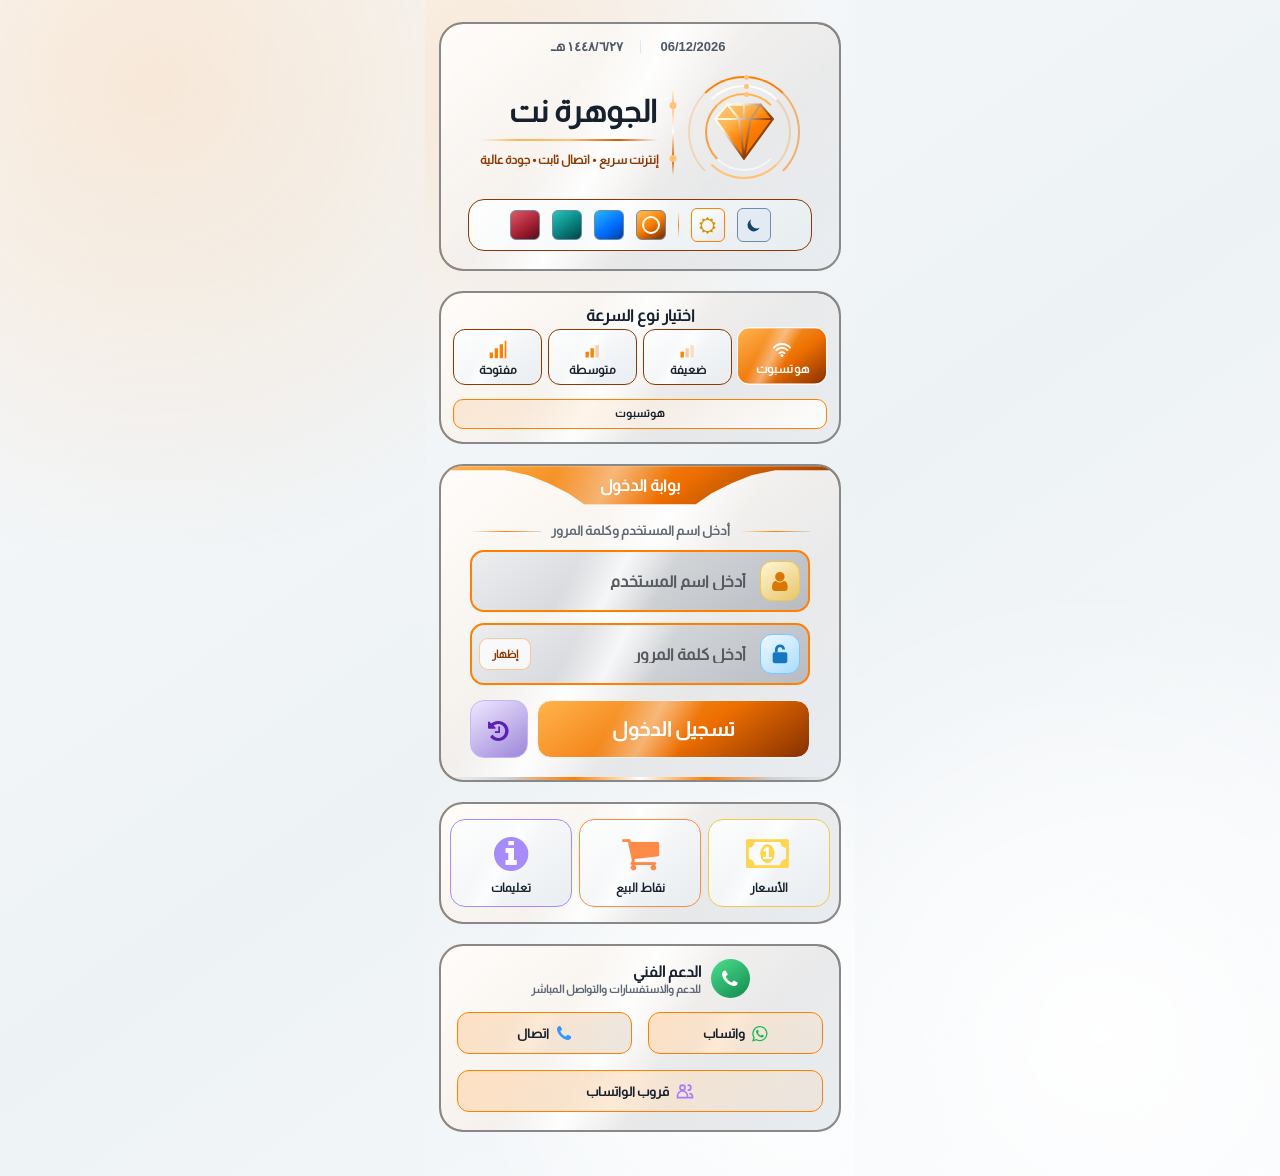
==== commit e19e111f: "build(hotspot): legacy mobile fallback, cookie-safe login and tests-gated r8 artifacts" ====
--- a/index.html
+++ b/index.html
@@ -1,4 +1,4 @@
-<!DOCTYPE html> <html data-mode="light" data-theme="orange" dir="rtl" lang="ar"> <head> <meta charset="utf-8"/> <meta content="#ff7f00" name="theme-color"/> <title> الجوهرة نت </title> <meta content="width=device-width, initial-scale=1, user-scalable=yes" name="viewport"/>   <link href="css/style.css?v=jawhara-stable-r6" rel="stylesheet"/> <script>
+<!DOCTYPE html> <html data-mode="light" data-theme="orange" dir="rtl" lang="ar"> <head> <meta charset="utf-8"/> <meta content="#ff7f00" name="theme-color"/> <title> الجوهرة نت </title> <meta content="width=device-width, initial-scale=1, user-scalable=yes" name="viewport"/>   <link href="css/legacy.css?v=jawhara-repair-r8" rel="stylesheet"/> <link href="css/style.css?v=jawhara-repair-r8" rel="stylesheet"/> <script>
    try{var r=document.documentElement,s=localStorage;r.setAttribute("data-mode",s.jawharaMode||"light");r.setAttribute("data-theme",s.jawharaTheme||"orange")}catch(e){}
   </script> 
 <!-- الإصدار 5: تثبيت الجوهرة في مركز الحلقات وتسريع الحركة على الهاتف دون الاعتماد على JavaScript -->
@@ -34,14 +34,14 @@
 }
 /* تحاشي تخطيطات GPU المكلفة للواجهة مع بقاء حركة الشعار باستخدام transforms فقط. */
 @media (prefers-reduced-motion:reduce) {
-  #jawharaAnimatedLogo .orbit-a {-webkit-animation-duration:4.8s!important;animation-duration:4.8s!important;}
-  #jawharaAnimatedLogo .orbit-b {-webkit-animation-duration:5.2s!important;animation-duration:5.2s!important;}
-  #jawharaAnimatedLogo .orbit-c {-webkit-animation-duration:4.1s!important;animation-duration:4.1s!important;}
-  #jawharaAnimatedLogo .logo-core.icon-diamond:before,
-  #jawharaAnimatedLogo .logo-core.icon-diamond:after {-webkit-animation-duration:3.1s!important;animation-duration:3.1s!important;}
+  #jawharaAnimatedLogo .logo-orbit, #jawharaAnimatedLogo .logo-core.icon-diamond:before,
+  #jawharaAnimatedLogo .logo-core.icon-diamond:after {-webkit-animation:none!important;animation:none!important;}
 }
+/* On older low-resource phones keep the identity and orbit movement, but remove core pulsing. */
+html.low-performance #jawharaAnimatedLogo .logo-core.icon-diamond:before,
+html.low-performance #jawharaAnimatedLogo .logo-core.icon-diamond:after {-webkit-animation:none!important;animation:none!important;}
 </style>
-</head> <body translate="no"> <div class="container"> <div class="screen"> <div class="screen-content"> <div class="login" id="login"> <div class="main-frame brand-frame"> <div aria-label="التاريخ" class="brand-dates"> <span id="gregorianDate"> </span> <span id="hijriDate"> </span> </div> <div class="brand-identity"> <div aria-hidden="true" class="code-logo" id="jawharaAnimatedLogo"> <span class="logo-orbit orbit-a"> </span> <span class="logo-orbit orbit-b"> </span> <span class="logo-orbit orbit-c"> </span> <span class="logo-core icon-diamond"> </span> </div> <span aria-hidden="true" class="brand-separator"> </span> <div class="brand-copy"> <h1> الجوهرة نت </h1> <div aria-hidden="true" class="brand-pulse"> <span> </span> </div> <p> إنترنت سريع &bull; اتصال ثابت &bull; جودة عالية </p> </div> </div> <div aria-label="المظهر والثيم" class="theme-bar"> <button aria-label="الوضع الليلي" class="theme-mode" data-set-mode="dark" title="الوضع الليلي" type="button"> <span aria-hidden="true" class="icon-moon"> </span> </button> <button aria-label="الوضع النهاري" class="theme-mode" data-set-mode="light" title="الوضع النهاري" type="button"> <span aria-hidden="true" class="icon-sun"> </span> </button> <span aria-hidden="true" class="theme-divider"> </span> <button aria-label="الثيم البرتقالي الغامق" class="theme-swatch orange" data-set-theme="orange" title="برتقالي" type="button"> </button> <button aria-label="الثيم الأزرق" class="theme-swatch blue" data-set-theme="blue" title="أزرق" type="button"> </button> <button aria-label="الثيم البترولي الغامق" class="theme-swatch petrol" data-set-theme="petrol" title="بترولي غامق" type="button"> </button> <button aria-label="الثيم الأحمر الغامق" class="theme-swatch red" data-set-theme="red" title="أحمر غامق" type="button"> </button> </div> </div> <div aria-label="اختيار نوع السرعة" class="main-frame speed-frame"> <div class="speed-frame-title"> اختيار نوع السرعة </div> <fieldset aria-label="خيارات السرعة" class="speed-options"> <label class="speed-choice"> <input checked="" name="speed-choice" type="radio" value="hotspot"/> <span class="speed-card"> <span aria-hidden="true" class="speed-card-icon icon-speed-hotspot"> </span> <strong> هوتسبوت </strong> </span> </label> <label class="speed-choice"> <input name="speed-choice" type="radio" value="najm-speed-3m"/> <span class="speed-card"> <span aria-hidden="true" class="speed-card-icon icon-speed-weak"> </span> <strong> ضعيفة </strong> </span> </label> <label class="speed-choice"> <input name="speed-choice" type="radio" value="najm-speed-10m"/> <span class="speed-card"> <span aria-hidden="true" class="speed-card-icon icon-speed-medium"> </span> <strong> متوسطة </strong> </span> </label> <label class="speed-choice"> <input name="speed-choice" type="radio" value="najm-speed-open"/> <span class="speed-card"> <span aria-hidden="true" class="speed-card-icon icon-speed-open"> </span> <strong> مفتوحة </strong> </span> </label> </fieldset> <p aria-live="polite" class="speed-confirmation" id="speedConfirmation"> هوتسبوت </p> </div> <div class="main-frame login-frame"> <div class="login-frame-title"> <span> بوابة الدخول </span> </div> <div class="login-form"> <form accept-charset="UTF-8" action="$(link-login-only)" autocomplete="off" method="post" name="login"> <noscript> <p class="error show" role="alert"> يمكنك تسجيل الدخول يدويا بدون JavaScript. اختيار السرعة الإضافية والكاميرا يتطلبان المتصفح الحديث. </p> </noscript> <p class="error" id="error"> </p> <div class="manual-entry-separator"> <span> أدخل اسم المستخدم وكلمة المرور </span> </div> <div class="login-field"> <span class="login-icon icon-user"> </span> <input autocapitalize="off" autocomplete="off" class="login-input" improve-input="" maxlength="64" name="username" placeholder="أدخل اسم المستخدم" required="" rm-white-spaces="" spellcheck="false" to-arabic-numbers="" type="text" username-field="" value="">  </div> <div class="login-field password-field"> <span class="login-icon password-icon icon-lock-open-alt"> </span> <input autocomplete="current-password" class="login-input password-input" maxlength="128" name="password" placeholder="أدخل كلمة المرور" required="" spellcheck="false" type="password"> <button aria-label="إظهار كلمة المرور" class="password-visibility" id="passwordVisibilityBtn" type="button"> إظهار </button>  </div> <div class="login-actions-row"> <button class="login-submit" type="submit"> تسجيل الدخول </button> <button aria-label="آخر كرتين" class="recent-logins-btn" parent-id="previous-cards" title="آخر كرتين" type="button"> <span class="icon-history"> </span> </button> </div> <button class="manual-login-fallback" id="manualLoginFallback" type="button" hidden>تعذر الاتصال السريع؟ الدخول اليدوي</button> </form> </div> </div> <div class="main-frame services-frame"> <div class="services-grid"> <button parent-id="price" type="button"> <span class="rbtn"> <span class="btnicon icon-money"> </span> </span> الأسعار </button> <button parent-id="sell-point" type="button"> <span class="rbtn"> <span class="btnicon icon-basket"> </span> </span> نقاط البيع </button> <button parent-id="instructions" type="button"> <span class="rbtn"> <span class="btnicon icon-info-circled"> </span> </span> تعليمات </button> </div> </div> <div aria-label="الدعم الفني" class="main-frame home-support"> <div class="support-heading"> <span class="support-icon icon-phone"> </span> <div> <strong> الدعم الفني </strong> <small> للدعم والاستفسارات والتواصل المباشر </small> </div> </div> <div class="customer-actions"> <a href="https://wa.me/967772949554" rel="noopener" target="_blank"> <span class="icon-whatsapp"> </span> واتساب </a> <a href="tel:+967772949554"> <span class="icon-phone"> </span> اتصال </a> <a class="group-link" href="https://chat.whatsapp.com/HaqoMoXpFXR08XoBroRJhb" rel="noopener" target="_blank"> <svg aria-hidden="true" class="friends-icon" viewBox="0 0 24 24"> <circle cx="9" cy="8" r="3"> </circle> <path d="M3 20v-2a6 6 0 0 1 12 0v2H3Zm13-15a3 3 0 0 1 0 6m2 4a4 4 0 0 1 3 4v1h-4"> </path> </svg> قروب الواتساب </a> </div> </div>  </div> <!-- نافذة آخر كرتين --> <div class="app" id="previous-cards"> <div class="app-bot"> <p class="title" id="previousCardsTitle"> آخر كرتين </p> <p class="contact-text"> <span id="previousCardsText"> اختر أحد آخر كرتين، وسيتم تعبئة اسم المستخدم وكلمة المرور معاً مباشرة </span> </p> <div class="previous-cards-list" id="previousCardsList"> </div> <p class="saved-card-privacy"> يحفظ آخر حسابين على هذا الجهاز حتى 30 يوما، وقد يشمل ذلك كلمات المرور. لا تحفظ البيانات على جهاز مشترك. </p> <button class="clear-cards-btn" id="clearPreviousCards" type="button"> مسح الكروت المحفوظة </button> <p class="previous-cards-empty" id="previousCardsEmpty"> لا توجد كروت محفوظة حتى الآن </p> <button class="app-logout app-submit" type="button"> رجوع </button> </div> </div> <!-- باقي النوافذ المنبثقة --> <div class="app" id="price"> <div class="app-bot"> <p class="title"> الأسعار والباقات </p> <!-- EDITABLE_PRICES_START -->
+<script>(function(){try{if(!(window.CSS&&window.CSS.supports&&window.CSS.supports('--hotspot-var','1'))){document.documentElement.className+=' no-css-vars';}}catch(e){document.documentElement.className+=' no-css-vars';}})();</script></head> <body translate="no"> <div class="container"> <div class="screen"> <div class="screen-content"> <div class="login" id="login"> <div class="main-frame brand-frame"> <div aria-label="التاريخ" class="brand-dates"> <span id="gregorianDate"> </span> <span id="hijriDate"> </span> </div> <div class="brand-identity"> <div aria-hidden="true" class="code-logo" id="jawharaAnimatedLogo"> <span class="logo-orbit orbit-a"> </span> <span class="logo-orbit orbit-b"> </span> <span class="logo-orbit orbit-c"> </span> <span class="logo-core icon-diamond"> </span> </div> <span aria-hidden="true" class="brand-separator"> </span> <div class="brand-copy"> <h1> الجوهرة نت </h1> <div aria-hidden="true" class="brand-pulse"> <span> </span> </div> <p> إنترنت سريع &bull; اتصال ثابت &bull; جودة عالية </p> </div> </div> <div aria-label="المظهر والثيم" class="theme-bar"> <button aria-label="الوضع الليلي" class="theme-mode" data-set-mode="dark" title="الوضع الليلي" type="button"> <span aria-hidden="true" class="icon-moon"> </span> </button> <button aria-label="الوضع النهاري" class="theme-mode" data-set-mode="light" title="الوضع النهاري" type="button"> <span aria-hidden="true" class="icon-sun"> </span> </button> <span aria-hidden="true" class="theme-divider"> </span> <button aria-label="الثيم البرتقالي الغامق" class="theme-swatch orange" data-set-theme="orange" title="برتقالي" type="button"> </button> <button aria-label="الثيم الأزرق" class="theme-swatch blue" data-set-theme="blue" title="أزرق" type="button"> </button> <button aria-label="الثيم البترولي الغامق" class="theme-swatch petrol" data-set-theme="petrol" title="بترولي غامق" type="button"> </button> <button aria-label="الثيم الأحمر الغامق" class="theme-swatch red" data-set-theme="red" title="أحمر غامق" type="button"> </button> </div> </div> <div aria-label="اختيار نوع السرعة" class="main-frame speed-frame"> <div class="speed-frame-title"> اختيار نوع السرعة </div> <fieldset aria-label="خيارات السرعة" class="speed-options"> <label class="speed-choice"> <input checked="" name="speed-choice" type="radio" value="hotspot"/> <span class="speed-card"> <span aria-hidden="true" class="speed-card-icon icon-speed-hotspot"> </span> <strong> هوتسبوت </strong> </span> </label> <label class="speed-choice"> <input name="speed-choice" type="radio" value="najm-speed-3m"/> <span class="speed-card"> <span aria-hidden="true" class="speed-card-icon icon-speed-weak"> </span> <strong> ضعيفة </strong> </span> </label> <label class="speed-choice"> <input name="speed-choice" type="radio" value="najm-speed-10m"/> <span class="speed-card"> <span aria-hidden="true" class="speed-card-icon icon-speed-medium"> </span> <strong> متوسطة </strong> </span> </label> <label class="speed-choice"> <input name="speed-choice" type="radio" value="najm-speed-open"/> <span class="speed-card"> <span aria-hidden="true" class="speed-card-icon icon-speed-open"> </span> <strong> مفتوحة </strong> </span> </label> </fieldset> <p aria-live="polite" class="speed-confirmation" id="speedConfirmation"> هوتسبوت </p> </div> <div class="main-frame login-frame"> <div class="login-frame-title"> <span> بوابة الدخول </span> </div> <div class="login-form"> <form accept-charset="UTF-8" action="$(link-login-only)" autocomplete="off" method="post" name="login"> <noscript> <p class="error show" role="alert"> يمكنك تسجيل الدخول يدويا بدون JavaScript. اختيار السرعة الإضافية يتطلب متصفحا يدعم JavaScript. </p> </noscript> <p class="error" id="error"> </p> <div class="manual-entry-separator"> <span> أدخل اسم المستخدم وكلمة المرور </span> </div> <div class="login-field"> <span class="login-icon icon-user"> </span> <input autocapitalize="off" autocomplete="off" class="login-input" improve-input="" maxlength="64" name="username" id="loginUsername" aria-label="اسم المستخدم أو رقم الكرت" placeholder="أدخل اسم المستخدم" required="" rm-white-spaces="" spellcheck="false" to-arabic-numbers="" type="text" username-field="" value="">  </div> <div class="login-field password-field"> <span class="login-icon password-icon icon-lock-open-alt"> </span> <input autocomplete="current-password" class="login-input password-input" maxlength="128" name="password" id="loginPassword" aria-label="كلمة المرور" placeholder="أدخل كلمة المرور" required="" spellcheck="false" type="password"> <button aria-label="إظهار كلمة المرور" class="password-visibility" id="passwordVisibilityBtn" type="button"> إظهار </button>  </div> <div class="login-actions-row"> <button class="login-submit" type="submit"> تسجيل الدخول </button> <button aria-label="آخر كرتين" class="recent-logins-btn" parent-id="previous-cards" title="آخر كرتين" type="button"> <span class="icon-history"> </span> </button> </div> <button class="manual-login-fallback" id="manualLoginFallback" type="button" hidden>تعذر الاتصال السريع؟ الدخول اليدوي</button> </form> </div> </div> <div class="main-frame services-frame"> <div class="services-grid"> <button parent-id="price" type="button"> <span class="rbtn"> <span class="btnicon icon-money"> </span> </span> الأسعار </button> <button parent-id="sell-point" type="button"> <span class="rbtn"> <span class="btnicon icon-basket"> </span> </span> نقاط البيع </button> <button parent-id="instructions" type="button"> <span class="rbtn"> <span class="btnicon icon-info-circled"> </span> </span> تعليمات </button> </div> </div> <div aria-label="الدعم الفني" class="main-frame home-support"> <div class="support-heading"> <span class="support-icon icon-phone"> </span> <div> <strong> الدعم الفني </strong> <small> للدعم والاستفسارات والتواصل المباشر </small> </div> </div> <div class="customer-actions"> <a href="https://wa.me/967772949554" rel="noopener" target="_blank"> <span class="icon-whatsapp"> </span> واتساب </a> <a href="tel:+967772949554"> <span class="icon-phone"> </span> اتصال </a> <a class="group-link" href="https://chat.whatsapp.com/HaqoMoXpFXR08XoBroRJhb" rel="noopener" target="_blank"> <svg aria-hidden="true" class="friends-icon" viewBox="0 0 24 24"> <circle cx="9" cy="8" r="3"> </circle> <path d="M3 20v-2a6 6 0 0 1 12 0v2H3Zm13-15a3 3 0 0 1 0 6m2 4a4 4 0 0 1 3 4v1h-4"> </path> </svg> قروب الواتساب </a> </div> </div>  </div> <!-- نافذة آخر كرتين --> <div class="app" id="previous-cards"> <div class="app-bot"> <p class="title" id="previousCardsTitle"> آخر كرتين </p> <p class="contact-text"> <span id="previousCardsText"> اختر أحد آخر كرتين، وسيتم تعبئة اسم المستخدم وكلمة المرور معاً مباشرة </span> </p> <div class="previous-cards-list" id="previousCardsList"> </div> <p class="saved-card-privacy"> يحفظ آخر اسمَي مستخدم على هذا الجهاز حتى 30 يوما. حفظ كلمات المرور اختياري ولا ينصح به على جهاز مشترك. </p> <label class="remember-password-choice" for="rememberPasswordChoice"><input id="rememberPasswordChoice" type="checkbox" /> <span>حفظ كلمة مرور آخر كرتين على هذا الجهاز (اختياري)</span></label> <button class="clear-cards-btn" id="clearPreviousCards" type="button"> مسح الكروت المحفوظة </button> <p class="previous-cards-empty" id="previousCardsEmpty"> لا توجد كروت محفوظة حتى الآن </p> <button class="app-logout app-submit" type="button"> رجوع </button> </div> </div> <!-- باقي النوافذ المنبثقة --> <div class="app" id="price"> <div class="app-bot"> <p class="title"> الأسعار والباقات </p> <!-- EDITABLE_PRICES_START -->
        <!-- تعليمات التعديل: كل سطر price-card هو باقة واحدة. غير السعر والرصيد والصلاحية فقط، ويمكنك نسخ السطر لإضافة باقة. -->
        <div aria-label="قائمة الأسعار والباقات" class="price-modern-list">
         <div class="price-table-head"><span>السعر</span><span>الرصيد</span><span>الصلاحية</span></div>
@@ -60,11 +60,11 @@
         <div class="sell-card"><span class="sell-card-icon icon-ok-circled"></span><div><strong>نقاط بيع معتمدة</strong><p>اشترِ الكرت من أقرب بقالة أو نقطة بيع في منطقتك، وتأكد من وضوح رقم الكرت قبل المغادرة.</p></div></div>
         <div class="sell-card"><span class="sell-card-icon icon-street-view"></span><div><strong>مناطق توفر الكروت</strong><p>الكروت متوفرة حسب التغطية في المناطق التالية والمناطق المجاورة لها.</p></div></div>
        </div>
-       <!-- EDITABLE_SALES_END --> <button class="app-logout app-submit" type="button"> رجوع </button> </div> </div> <div class="app" id="instructions"> <div class="app-bot popup-rich-content"> <p class="title"> تعليمات الاستخدام </p> <div class="popup-hero instructions-hero"> <span class="popup-hero-icon icon-info-circled"> </span> <div> <h3> استخدام الشبكة </h3> <p> إرشادات سريعة لتسجيل الدخول واستخدام الكرت. </p> </div> </div> <div class="sell-cards instructions-list"> <div class="sell-card"> <span class="sell-card-icon icon-user"> </span> <div> <strong> تسجيل الدخول </strong> <p> أدخل اسم المستخدم وكلمة المرور ثم اضغط تسجيل الدخول. </p> </div> </div> <div class="sell-card"> <span class="sell-card-icon icon-history"> </span> <div> <strong> آخر كرتين </strong> <p> استخدم زر السجل بجوار تسجيل الدخول لاسترجاع آخر حسابين محفوظين. </p> </div> </div> <div class="sell-card"> <span class="sell-card-icon icon-info-circled"> </span> <div> <strong> بيانات الكرت </strong> <p> تابع الرصيد والوقت من صفحة بيانات الكرت. </p> </div> </div> <div class="sell-card"> <span class="sell-card-icon icon-phone"> </span> <div> <strong> الدعم </strong> <p> عند وجود مشكلة تواصل مع الدعم الفني. </p> </div> </div> </div> <button class="app-logout app-submit" type="button"> رجوع </button> </div> </div> <!-- نافذة بيانات الحساب بعد الدخول --> <div class="app" id="status"> <div class="app-bot"> <p class="title"> تم تسجيل الدخول بنجاح </p> <a class="status-link" href="/status"> إذا لم يتم الاتصال تلقائياً اضغط هنا </a> <div class="data"> <span> الحساب / رقم الكرت : </span> <span id="username"> --- </span> </div> <div class="data speed-status-data"> <span class="speed-status-label"> <span aria-hidden="true" class="icon-signal"> </span> السرعة المختارة : </span> <span class="speed-status-value" id="speed_choice"> غير محددة </span> </div> <div class="data"> <span> التحميل المتبقي : </span> <span id="remain_bytes_total"> غير محدود </span> </div> <div class="data"> <span> الوقت المتبقي : </span> <span id="session_time_left"> غير محدود </span> </div> <div class="data"> <span> متصل منذ : </span> <span id="uptime"> --- </span> </div> <div class="data"> <span> حركة التنزيل : </span> <span dir="rtl" id="bytes_out"> --- </span> </div> <div class="data"> <span> حركة الرفع : </span> <span dir="rtl" id="bytes_in"> --- </span> </div> <a aria-label="فتح البث المباشر" class="live-stream-card" href="https://royallap.com/" rel="noopener" target="_blank"> <span aria-hidden="true" class="live-stream-icon icon-youtube"> </span> <span class="live-stream-copy"> <strong> البث المباشر </strong> <small> اضغط هنا لفتح صفحة البث المباشر </small> </span> </a> <div aria-label="الدعم الفني" class="customer-service"> <strong> الدعم الفني </strong> <div class="customer-actions"> <a href="https://wa.me/967772949554" rel="noopener" target="_blank"> <span class="icon-whatsapp"> </span> واتساب </a> <a href="tel:+967772949554"> <span class="icon-phone"> </span> اتصال </a> <a class="group-link" href="https://chat.whatsapp.com/HaqoMoXpFXR08XoBroRJhb" rel="noopener" target="_blank"> <svg aria-hidden="true" class="friends-icon" viewBox="0 0 24 24"> <circle cx="9" cy="8" r="3"> </circle> <path d="M3 20v-2a6 6 0 0 1 12 0v2H3Zm13-15a3 3 0 0 1 0 6m2 4a4 4 0 0 1 3 4v1h-4"> </path> </svg> قروب الواتساب </a> </div> </div> <div class="status-actions"> <button class="app-submit logout-submit" erase-cookie=""> <span class="button-icon icon-off"> </span> تسجيل الخروج </button> </div>  </div> </div> <!-- نافذة الحظر --> <div class="app" id="block"> <div class="app-bot"> <p class="title"> تنبيه محاولات تسجيل الدخول </p> <p class="contact-text"> تم تأخير المحاولة مؤقتا على هذا المتصفح بعد تكرار بيانات دخول خاطئة. هذا ليس حظرا من الراوتر. </p> <div class="app-user"> <span> بقي على فك الحظر: </span> <span count-down-span=""> </span> </div> </div> </div> </div> </div> <!-- ربط ملفات الجافاسكربت بالأسماء الصحيحة --> </div> <script>
+       <!-- EDITABLE_SALES_END --> <button class="app-logout app-submit" type="button"> رجوع </button> </div> </div> <div class="app" id="instructions"> <div class="app-bot popup-rich-content"> <p class="title"> تعليمات الاستخدام </p> <div class="popup-hero instructions-hero"> <span class="popup-hero-icon icon-info-circled"> </span> <div> <h3> استخدام الشبكة </h3> <p> إرشادات سريعة لتسجيل الدخول واستخدام الكرت. </p> </div> </div> <div class="sell-cards instructions-list"> <div class="sell-card"> <span class="sell-card-icon icon-user"> </span> <div> <strong> تسجيل الدخول </strong> <p> أدخل اسم المستخدم وكلمة المرور ثم اضغط تسجيل الدخول. </p> </div> </div> <div class="sell-card"> <span class="sell-card-icon icon-history"> </span> <div> <strong> آخر كرتين </strong> <p> استخدم زر السجل بجوار تسجيل الدخول لاسترجاع آخر حسابين محفوظين. </p> </div> </div> <div class="sell-card"> <span class="sell-card-icon icon-info-circled"> </span> <div> <strong> بيانات الكرت </strong> <p> تابع الرصيد والوقت من صفحة بيانات الكرت. </p> </div> </div> <div class="sell-card"> <span class="sell-card-icon icon-phone"> </span> <div> <strong> الدعم </strong> <p> عند وجود مشكلة تواصل مع الدعم الفني. </p> </div> </div> </div> <button class="app-logout app-submit" type="button"> رجوع </button> </div> </div> <!-- نافذة بيانات الحساب بعد الدخول --> <div class="app" id="status"> <div class="app-bot"> <p class="title"> تم تسجيل الدخول بنجاح </p> <a class="status-link" href="/status"> إذا لم يتم الاتصال تلقائياً اضغط هنا </a> <div class="data"> <span> الحساب / رقم الكرت : </span> <span id="username"> --- </span> </div> <div class="data speed-status-data"> <span class="speed-status-label"> <span aria-hidden="true" class="icon-signal"> </span> السرعة المطلوبة عند الدخول : </span> <span class="speed-status-value" id="speed_choice"> غير محددة </span> </div> <div class="data"> <span> التحميل المتبقي : </span> <span id="remain_bytes_total"> غير متاح </span> </div> <div class="data"> <span> الوقت المتبقي : </span> <span id="session_time_left"> غير متاح </span> </div> <div class="data"> <span> متصل منذ : </span> <span id="uptime"> --- </span> </div> <div class="data"> <span> حركة التنزيل : </span> <span dir="rtl" id="bytes_out"> --- </span> </div> <div class="data"> <span> حركة الرفع : </span> <span dir="rtl" id="bytes_in"> --- </span> </div> <a aria-label="فتح البث المباشر" class="live-stream-card" href="https://royallap.com/" rel="noopener" target="_blank"> <span aria-hidden="true" class="live-stream-icon icon-youtube"> </span> <span class="live-stream-copy"> <strong> البث المباشر </strong> <small> اضغط هنا لفتح صفحة البث المباشر </small> </span> </a> <div aria-label="الدعم الفني" class="customer-service"> <strong> الدعم الفني </strong> <div class="customer-actions"> <a href="https://wa.me/967772949554" rel="noopener" target="_blank"> <span class="icon-whatsapp"> </span> واتساب </a> <a href="tel:+967772949554"> <span class="icon-phone"> </span> اتصال </a> <a class="group-link" href="https://chat.whatsapp.com/HaqoMoXpFXR08XoBroRJhb" rel="noopener" target="_blank"> <svg aria-hidden="true" class="friends-icon" viewBox="0 0 24 24"> <circle cx="9" cy="8" r="3"> </circle> <path d="M3 20v-2a6 6 0 0 1 12 0v2H3Zm13-15a3 3 0 0 1 0 6m2 4a4 4 0 0 1 3 4v1h-4"> </path> </svg> قروب الواتساب </a> </div> </div> <div class="status-actions"> <button class="app-submit logout-submit" erase-cookie=""> <span class="button-icon icon-off"> </span> تسجيل الخروج </button> </div>  </div> </div> <!-- نافذة الحظر --> <div class="app" id="block"> <div class="app-bot"> <p class="title"> تنبيه محاولات تسجيل الدخول </p> <p class="contact-text"> تم تأخير المحاولة مؤقتا على هذا المتصفح بعد تكرار بيانات دخول خاطئة. هذا ليس حظرا من الراوتر. </p> <div class="app-user"> <span> بقي على فك الحظر: </span> <span count-down-span=""> </span> </div> </div> </div> </div> </div> <!-- ربط ملفات الجافاسكربت بالأسماء الصحيحة --> </div> <script>
    window.PORTAL_CONFIG = {site:'jawhara',passwordRequired:true,
  storageKey:'jawhara_success_cards_v3',speedKey:'jawhara_speed_choice',blockKey:'jawhara_bad_attempts_v3',
  defaultSpeedText:'هوتسبوت',
  speedPorts:{'najm-speed-3m':62021,'najm-speed-10m':62022,'najm-speed-open':62024},
  speedNames:{hotspot:'هوتسبوت','najm-speed-3m':'ضعيفة','najm-speed-10m':'متوسطة','najm-speed-open':'مفتوحة'}};
-  </script> <script block-time="1" enable-hot-blocker="" src="js/portal.core.js?v=jawhara-stable-r6" try-count="10">
+  </script> <script block-time="1" enable-hot-blocker="" src="js/portal.core.js?v=jawhara-repair-r8" try-count="10">
   </script> </body> </html>
--- a/css/legacy.css
+++ b/css/legacy.css
@@ -0,0 +1,58 @@
+/* Legacy Android browser styling. Loaded before style.css, without CSS variables, grid or masks. */
+html,body{margin:0;padding:0;min-height:100%;background:#eaf1f7;color:#1b293c;direction:rtl;font-family:Arial,Tahoma,sans-serif}
+*,*:before,*:after{box-sizing:border-box}
+button,input,a{font-family:Arial,Tahoma,sans-serif}
+.container{min-height:100vh;background:#eaf1f7}
+.screen{width:100%;max-width:430px;min-width:0;margin:0 auto}
+.screen-content{padding:12px 10px 22px;min-height:100vh}
+.login{display:block}
+.main-frame{width:100%;margin:0 0 12px;padding:12px 9px;background:#fff;color:#1b293c;border:1px solid #bbcfdd;border-radius:16px}
+.brand-dates{margin-bottom:6px;color:#344d66;font-size:12px}
+.brand-identity{min-height:96px;text-align:center}
+.code-logo{display:inline-block;position:relative;width:78px;height:78px;vertical-align:middle}
+.logo-core{display:block;position:relative;width:70px;height:70px;line-height:70px;margin:4px auto;font-size:43px;color:#f5a21c;text-align:center}
+.logo-core:before{content:'◆'}
+.brand-copy{display:inline-block;vertical-align:middle;text-align:right}
+.brand-copy h1{margin:0;color:#0c547f;font-size:25px}
+.brand-copy p{font-size:11px;color:#4b657c;margin-top:6px}
+.theme-bar{text-align:center;margin:8px 0}
+.theme-bar button{min-width:30px;min-height:30px;margin:2px;border:1px solid #718aa1;border-radius:6px;background:#e2ebf3;color:#174565;cursor:pointer}
+.theme-swatch.orange{background:#f2a13a}.theme-swatch.blue{background:#1688cf}.theme-swatch.purple{background:#8562b0}
+.speed-frame-title,.login-frame-title{font-weight:bold;font-size:17px;margin-bottom:8px;text-align:center}
+.speed-options{border:0;padding:0;width:100%;margin:0 auto;text-align:center}
+.speed-choice{display:inline-block;position:relative;vertical-align:top;width:23%;min-width:0;margin:0 .3% 5px;cursor:pointer}
+.speed-choice input{position:absolute;top:5px;right:5px;width:16px;height:16px}
+.speed-card{display:block;background:#eef4f8;border:1px solid #8eaabe;color:#15425e;border-radius:8px;padding:9px 1px;min-height:55px;font-size:12px}
+.speed-card strong{display:block;white-space:normal;line-height:1.4}
+.speed-choice input:checked+.speed-card{background:#125d99;border-color:#125d99;color:#fff}
+.speed-confirmation{margin:5px auto 0;padding:6px;font-size:12px;border:1px solid #a9becb;border-radius:8px}
+.login-form form{margin:0 auto;max-width:380px}
+.manual-entry-separator{margin:8px auto;font-size:12px;color:#415b72}
+.login-field{position:relative;margin:9px 0}
+.login-input{width:100%;height:50px;min-height:46px;background:#fff;color:#111;border:1px solid #839cb1;border-radius:9px;padding:9px 12px;text-align:right;font-size:16px}
+.login-actions-row{display:block;text-align:center}
+.login-submit{display:inline-block;width:72%;min-height:50px;margin:4px auto;border:0;border-radius:9px;background:#1466a5;color:white;font-size:17px;font-weight:bold;cursor:pointer}
+.recent-logins-btn{display:inline-block;width:19%;min-width:42px;min-height:50px;border:1px solid #7294a8;border-radius:9px;background:#e7eef6;color:#175386;vertical-align:middle}
+.manual-login-fallback{display:block;margin:8px auto;padding:9px 12px;border:1px solid #1466a5;background:#f4faff;color:#155c8b;border-radius:8px}
+.manual-login-fallback[hidden]{display:none}
+.error{display:none;padding:10px;color:#a01628;background:#ffedf0;border-radius:8px;line-height:1.6}
+.error.show{display:block}
+.services-grid{text-align:center}
+.services-grid>button{display:inline-block;width:31%;min-height:60px;margin:2px 0;padding:8px 0;background:#e5f1fa;border:1px solid #9bb8cc;border-radius:8px;color:#154b72}
+.home-support{text-align:center}.customer-actions a{display:inline-block;margin:4px;padding:9px;color:#125388}
+.app{display:none;position:fixed;top:0;right:0;bottom:0;left:0;overflow:auto;z-index:1000;background:rgba(0,0,0,.72);padding:10px}
+.app.active{display:block}
+.app-bot{max-width:420px;margin:5vh auto;padding:14px 12px;background:#fff;color:#182f42;border:1px solid #789cb7;border-radius:14px;overflow:auto;max-height:90vh}
+.app-bot .title{margin:0 auto 12px;font-size:17px;font-weight:bold;color:#164e78}
+.app-submit,.app-logout,.clear-cards-btn{display:block;margin:12px auto;padding:10px 16px;min-height:44px;border:1px solid #286a9f;border-radius:9px;background:#1466a5;color:#fff;font-size:15px}
+.data{padding:8px;border-bottom:1px solid #d9e3ec;line-height:1.6;text-align:right}
+.saved-card-button{display:block;width:100%;padding:10px;margin:6px 0;border:1px solid #9eb8d2;border-radius:8px;background:#f4f8ff;text-align:right}
+.saved-card-privacy{font-size:12px;line-height:1.5}
+.remember-password-choice{display:block;padding:8px;font-size:12px;text-align:right}
+.remember-password-choice input{width:18px;height:18px;vertical-align:middle}
+.price-card{display:table;width:100%;table-layout:fixed;margin:5px auto;padding:7px 0;border-bottom:1px solid #c5d8e6}
+.price-card strong,.price-card span{display:table-cell;width:33.3%;font-size:12px}
+.sell-card{padding:9px;margin:6px 0;border:1px solid #c4d8e4;border-radius:8px}
+@media(max-width:319px){.screen-content{padding:7px 4px}.brand-copy h1{font-size:19px}.code-logo{width:54px;height:54px}.logo-core{width:51px;height:51px;line-height:51px;font-size:34px}.speed-choice{width:47%;margin-bottom:5px}.services-grid>button{font-size:11px}}
+html.no-css-vars .logo-core.icon-diamond:before{content:'◆'!important;position:relative!important;display:block!important;width:70px;height:70px;background:none!important;-webkit-mask:none!important;mask:none!important;color:#ec9d21;font:normal 52px/70px Arial,Tahoma,sans-serif!important}
+html.no-css-vars .logo-core.icon-diamond:after{display:none!important}
--- a/css/style.css
+++ b/css/style.css
@@ -11,3 +11,34 @@
   -webkit-animation:none!important;animation:none!important
  }
 }
+
+/* r7: progressive fallback for narrow captive-browser windows; no feature removal. */
+@media(max-width:340px){
+ .screen{min-width:0;width:100%;max-width:100%}
+ .screen-content{padding:12px 6px 20px}
+ .main-frame{border-radius:15px}
+ .login-actions-row{grid-template-columns:minmax(0,1fr) 50px;gap:6px}
+ .recent-logins-btn{width:50px;height:54px}
+ .login-actions-row .login-submit{height:54px;font-size:18px}
+ .speed-card strong{font-size:10px;white-space:normal;word-wrap:break-word}
+ .theme-bar{max-width:100%;flex-wrap:wrap}
+ .brand-identity{gap:5px}
+ .brand-copy h1{font-size:24px}
+}
+/* Keep login operable in browsers that lack CSS variables, grid or backdrop filters. */
+.login-input{min-height:46px}
+.login-submit{min-height:50px}
+.login-submit:focus,.app-submit:focus,.recent-logins-btn:focus,
+.manual-login-fallback:focus,.theme-mode:focus,.theme-swatch:focus,
+.speed-choice input:focus + .speed-card{outline:2px solid #f5b446;outline-offset:2px}
+.remember-password-choice{display:flex;display:-webkit-flex;align-items:center;gap:9px;
+ width:92%;margin:10px auto;padding:9px;border-radius:10px;cursor:pointer;
+ border:1px solid #939aaa;font-size:13px;font-weight:800;text-align:right;color:inherit}
+.remember-password-choice input{flex:0 0 auto;-webkit-flex:0 0 auto;width:18px;height:18px;
+ min-width:18px;min-height:18px;accent-color:#1b83d7}
+.remember-password-choice span{text-align:right;line-height:1.55}
+@media(max-height:650px){.screen-content{padding-top:8px}.brand-frame{padding-top:6px;padding-bottom:8px}
+ .brand-identity{min-height:80px}.brand-dates{margin-bottom:3px}.main-frame+.main-frame{margin-top:9px}}
+
+/* r8: prevent horizontal overflow on legacy narrow captive windows. */
+@media (max-width: 319px){.screen{min-width:0;width:100%;max-width:100%}.screen-content{padding:9px 5px 19px}.speed-options{grid-template-columns:repeat(2,minmax(0,1fr))}.speed-choice{width:48%}.speed-card{min-height:48px}.brand-copy h1{font-size:21px}.brand-identity{gap:3px}.code-logo{width:69px;height:69px;flex-basis:69px}.login-actions-row{grid-template-columns:minmax(0,1fr) 44px}.recent-logins-btn{width:44px;height:50px}}
